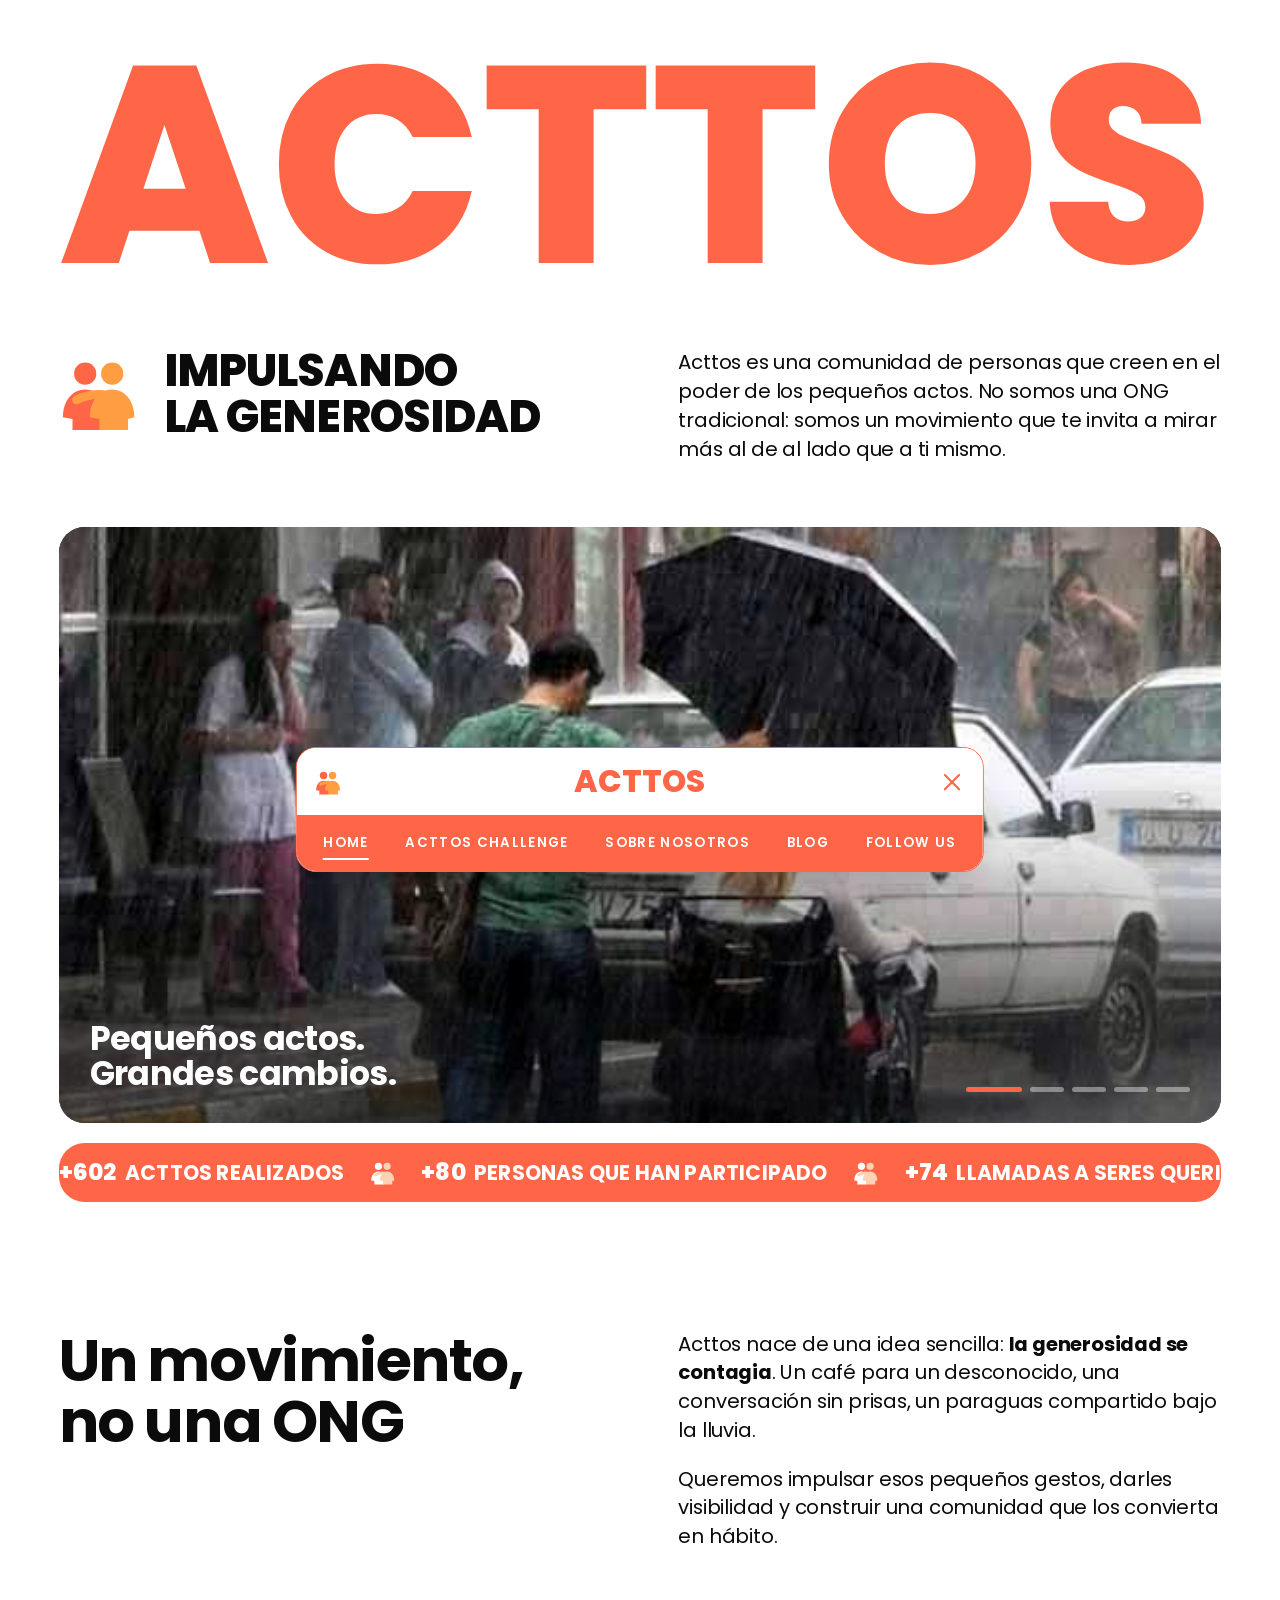
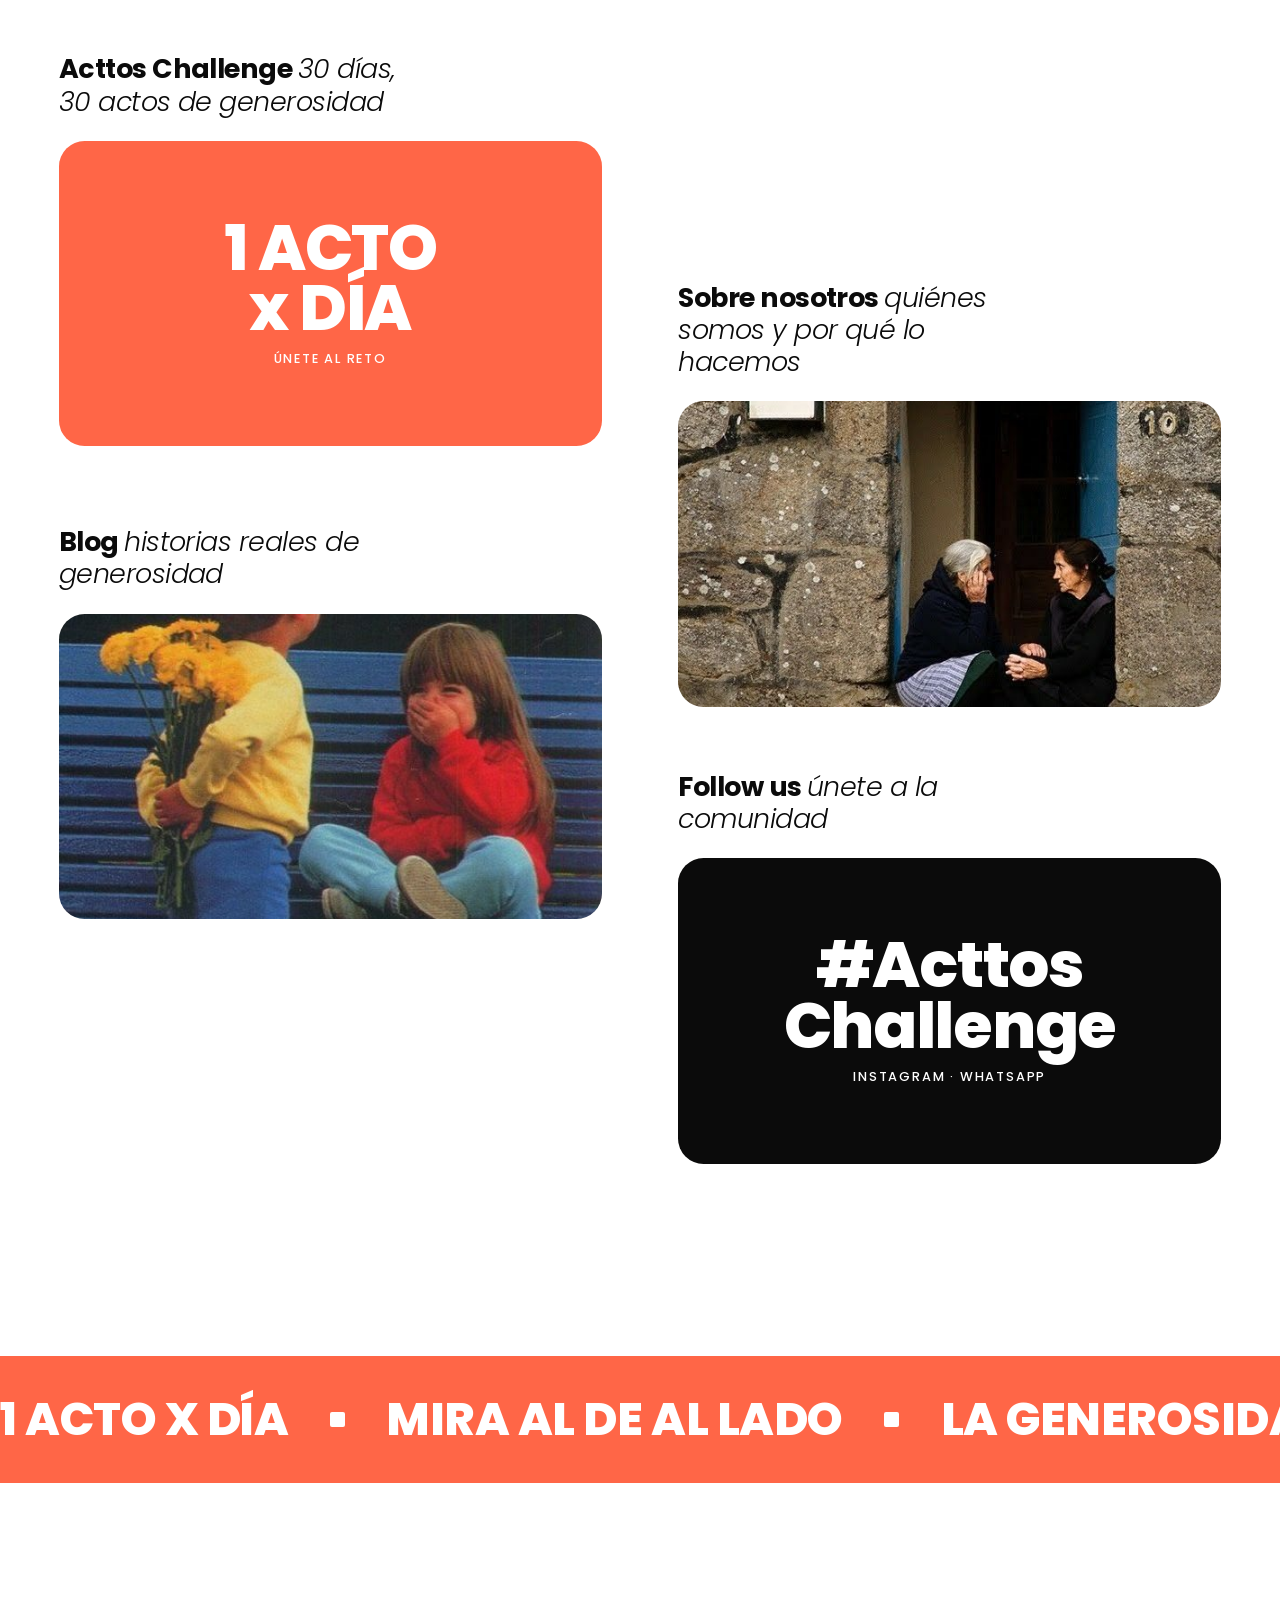
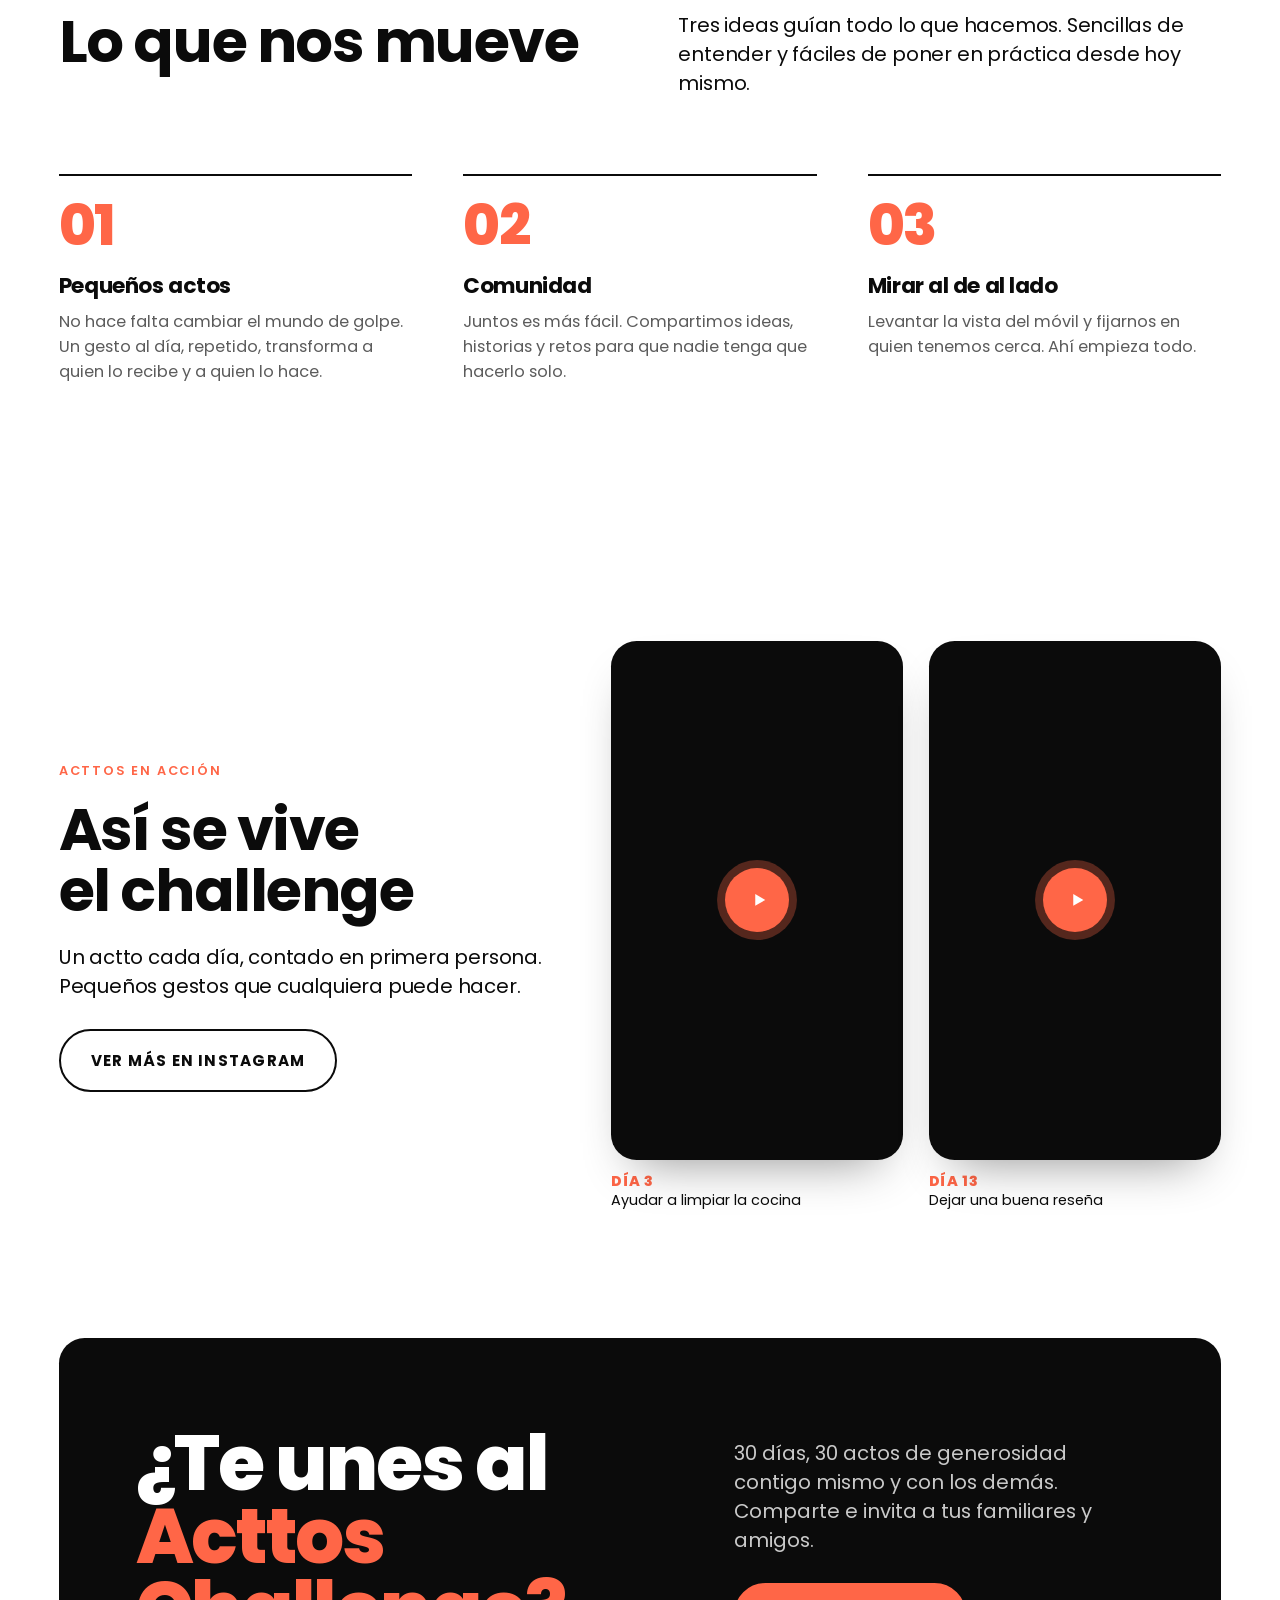
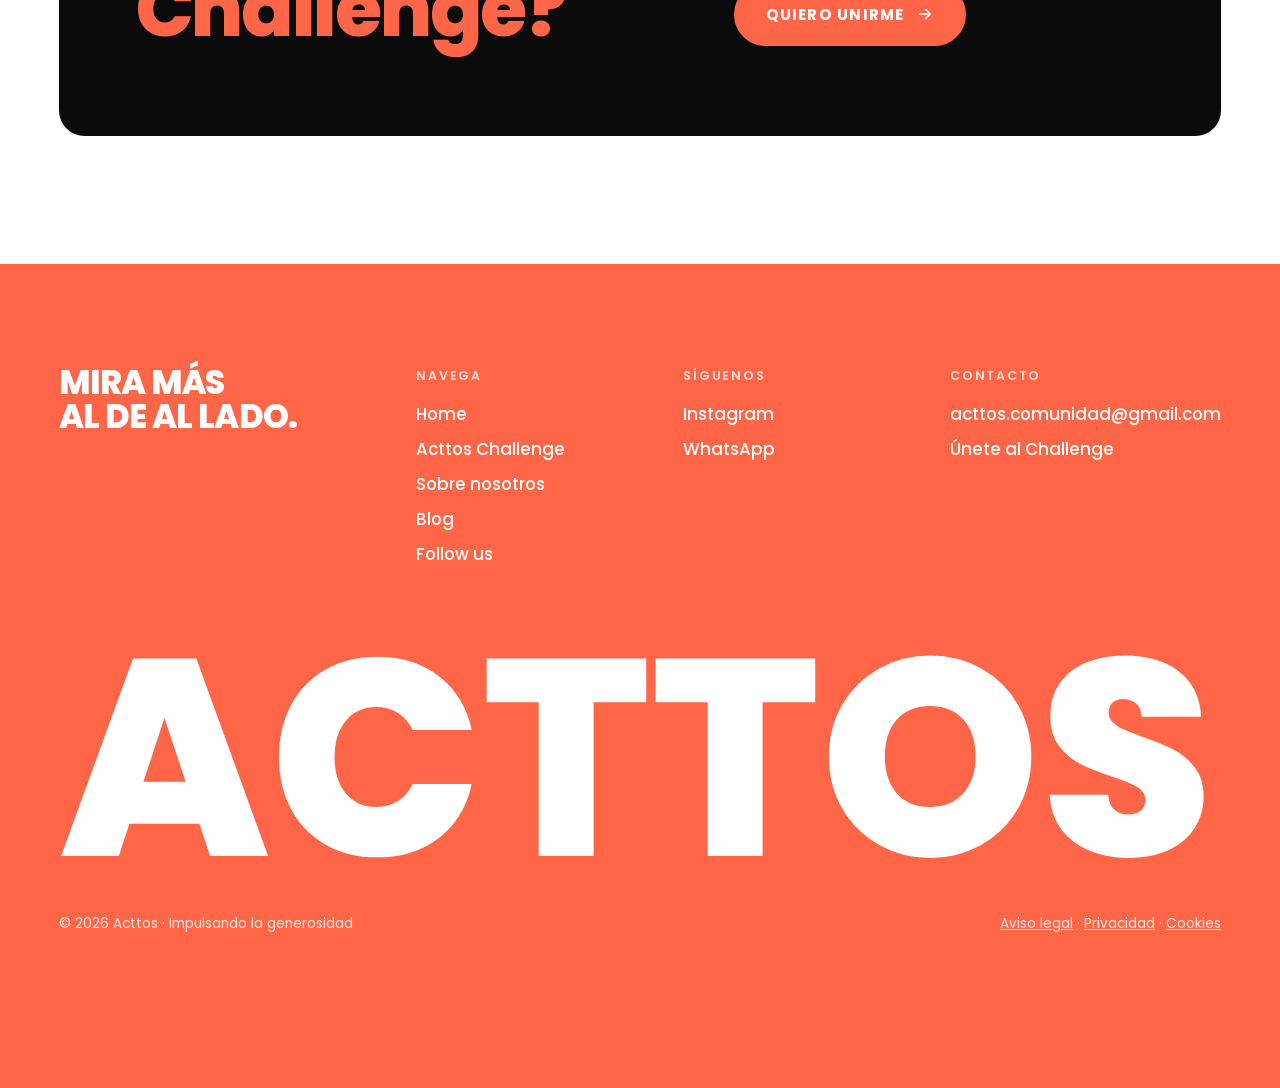
==== index.html @ d8f59a99 "Web de Acttos: primera publicación Home, Acttos Challenge (con formulario conectado a Google Sheets)" ====
<!DOCTYPE html>
<html lang="es" class="no-js">
<head>
<meta charset="utf-8">
<meta name="viewport" content="width=device-width, initial-scale=1">
<title>Acttos — Impulsando la generosidad</title>
<meta name="description" content="Acttos es una comunidad y un movimiento que impulsa pequeños actos de generosidad. Únete al Acttos Challenge: 30 días, 30 actos.">
<meta property="og:title" content="Acttos — Impulsando la generosidad">
<meta property="og:description" content="Acttos es una comunidad y un movimiento que impulsa pequeños actos de generosidad. Únete al Acttos Challenge: 30 días, 30 actos.">
<meta property="og:image" content="assets/img/foto-paraguas.jpg">
<meta name="theme-color" content="#ff6647">
<link rel="icon" href="assets/img/icono.svg" type="image/svg+xml">
<link rel="preconnect" href="https://fonts.googleapis.com">
<link rel="preconnect" href="https://fonts.gstatic.com" crossorigin>
<link href="https://fonts.googleapis.com/css2?family=Poppins:ital,wght@0,300;0,400;0,500;0,600;0,700;0,800;1,300;1,400&display=swap" rel="stylesheet">
<link rel="stylesheet" href="css/styles.css">
</head>
<body>
<a class="skip-link" href="#main">Saltar al contenido</a>
<header class="wrap">
  <h1 class="wordmark"><span class="sr-only">Acttos — </span><span class="wordmark__inner" aria-hidden="true">ACTTOS</span></h1>
  <div class="split hero__intro">
    <div class="tagline">
      <span class="tagline__icon"><svg class="duo" viewBox="0 0 100 92" aria-hidden="true"><path class="duo__a" d="M5 76C5 55 17 41 33 41s28 14 28 35l-8 2v14H17V78z"/><circle class="duo__a" cx="33" cy="21" r="14"/><path class="duo__b" d="M39 76c0-21 12-35 28-35s28 14 28 35l-8 2v14H51V78z"/><circle class="duo__b" cx="67" cy="21" r="14"/><path class="duo__arm" d="M70 52C58 45 40 45 22 54"/></svg></span>
      <p class="tagline__text">Impulsando<br>la generosidad</p>
    </div>
    <p class="lead split__right">Acttos es una comunidad de personas que creen en el poder de los pequeños actos. No somos una ONG tradicional: somos un movimiento que te invita a mirar más al de al lado que a ti mismo.</p>
  </div>
</header>

<main id="main">
  <section class="wrap" aria-label="Galería">
    <div class="media slides reveal">
      <img class="slide is-active" src="assets/img/foto-paraguas.jpg" alt="Un hombre protege de la lluvia con su paraguas a una mujer en silla de ruedas" style="object-position:50% 40%">
      <img class="slide" src="assets/img/foto-escuchar.jpg" alt="Un joven escucha con atención a un hombre mayor sentado en un escalón" style="object-position:50% 38%" loading="lazy">
      <img class="slide" src="assets/img/foto-montana.jpg" alt="Silueta de una persona que tiende la mano a otra para ayudarla a subir una montaña al atardecer" style="object-position:50% 45%" loading="lazy">
      <img class="slide" src="assets/img/foto-flores.jpg" alt="Un hombre mayor regala un ramo de flores a una mujer en la calle" style="object-position:50% 45%" loading="lazy">
      <img class="slide" src="assets/img/foto-cena.jpg" alt="Un grupo de amigos conversa alrededor de una mesa durante una cena" style="object-position:50% 60%" loading="lazy">
      <div class="media__shade"></div>
      <div class="media__caption">
        <p>Pequeños actos. Grandes cambios.</p>
        <div class="dots" role="group" aria-label="Elegir imagen">
          <button type="button" aria-label="Imagen 1" aria-current="true"></button>
          <button type="button" aria-label="Imagen 2"></button>
          <button type="button" aria-label="Imagen 3"></button>
          <button type="button" aria-label="Imagen 4"></button>
          <button type="button" aria-label="Imagen 5"></button>
        </div>
      </div>
    </div>
  </section>

  <section class="wrap stats-section">
<div class="ticker ticker--card reveal" data-stats>
  <p class="sr-only">Más de 602 acttos realizados, más de 80 personas que han participado y más de 74 llamadas a seres queridos.</p>
  <div class="ticker__track" aria-hidden="true">
    <div class="ticker__group">
      <span class="ticker__item" data-stat="acttos"><b class="stat__value">+602</b> Acttos realizados</span><span class="ticker__sep" aria-hidden="true"><svg class="duo" viewBox="0 0 100 92" aria-hidden="true"><path class="duo__a" d="M5 76C5 55 17 41 33 41s28 14 28 35l-8 2v14H17V78z"/><circle class="duo__a" cx="33" cy="21" r="14"/><path class="duo__b" d="M39 76c0-21 12-35 28-35s28 14 28 35l-8 2v14H51V78z"/><circle class="duo__b" cx="67" cy="21" r="14"/><path class="duo__arm" d="M70 52C58 45 40 45 22 54"/></svg></span>
      <span class="ticker__item" data-stat="personas"><b class="stat__value">+80</b> Personas que han participado</span><span class="ticker__sep" aria-hidden="true"><svg class="duo" viewBox="0 0 100 92" aria-hidden="true"><path class="duo__a" d="M5 76C5 55 17 41 33 41s28 14 28 35l-8 2v14H17V78z"/><circle class="duo__a" cx="33" cy="21" r="14"/><path class="duo__b" d="M39 76c0-21 12-35 28-35s28 14 28 35l-8 2v14H51V78z"/><circle class="duo__b" cx="67" cy="21" r="14"/><path class="duo__arm" d="M70 52C58 45 40 45 22 54"/></svg></span>
      <span class="ticker__item" data-stat="llamadas"><b class="stat__value">+74</b> Llamadas a seres queridos</span><span class="ticker__sep" aria-hidden="true"><svg class="duo" viewBox="0 0 100 92" aria-hidden="true"><path class="duo__a" d="M5 76C5 55 17 41 33 41s28 14 28 35l-8 2v14H17V78z"/><circle class="duo__a" cx="33" cy="21" r="14"/><path class="duo__b" d="M39 76c0-21 12-35 28-35s28 14 28 35l-8 2v14H51V78z"/><circle class="duo__b" cx="67" cy="21" r="14"/><path class="duo__arm" d="M70 52C58 45 40 45 22 54"/></svg></span>
      <span class="ticker__item" data-stat="acttos"><b class="stat__value">+602</b> Acttos realizados</span><span class="ticker__sep" aria-hidden="true"><svg class="duo" viewBox="0 0 100 92" aria-hidden="true"><path class="duo__a" d="M5 76C5 55 17 41 33 41s28 14 28 35l-8 2v14H17V78z"/><circle class="duo__a" cx="33" cy="21" r="14"/><path class="duo__b" d="M39 76c0-21 12-35 28-35s28 14 28 35l-8 2v14H51V78z"/><circle class="duo__b" cx="67" cy="21" r="14"/><path class="duo__arm" d="M70 52C58 45 40 45 22 54"/></svg></span>
      <span class="ticker__item" data-stat="personas"><b class="stat__value">+80</b> Personas que han participado</span><span class="ticker__sep" aria-hidden="true"><svg class="duo" viewBox="0 0 100 92" aria-hidden="true"><path class="duo__a" d="M5 76C5 55 17 41 33 41s28 14 28 35l-8 2v14H17V78z"/><circle class="duo__a" cx="33" cy="21" r="14"/><path class="duo__b" d="M39 76c0-21 12-35 28-35s28 14 28 35l-8 2v14H51V78z"/><circle class="duo__b" cx="67" cy="21" r="14"/><path class="duo__arm" d="M70 52C58 45 40 45 22 54"/></svg></span>
      <span class="ticker__item" data-stat="llamadas"><b class="stat__value">+74</b> Llamadas a seres queridos</span><span class="ticker__sep" aria-hidden="true"><svg class="duo" viewBox="0 0 100 92" aria-hidden="true"><path class="duo__a" d="M5 76C5 55 17 41 33 41s28 14 28 35l-8 2v14H17V78z"/><circle class="duo__a" cx="33" cy="21" r="14"/><path class="duo__b" d="M39 76c0-21 12-35 28-35s28 14 28 35l-8 2v14H51V78z"/><circle class="duo__b" cx="67" cy="21" r="14"/><path class="duo__arm" d="M70 52C58 45 40 45 22 54"/></svg></span>
    </div>
    <div class="ticker__group">
      <span class="ticker__item" data-stat="acttos"><b class="stat__value">+602</b> Acttos realizados</span><span class="ticker__sep" aria-hidden="true"><svg class="duo" viewBox="0 0 100 92" aria-hidden="true"><path class="duo__a" d="M5 76C5 55 17 41 33 41s28 14 28 35l-8 2v14H17V78z"/><circle class="duo__a" cx="33" cy="21" r="14"/><path class="duo__b" d="M39 76c0-21 12-35 28-35s28 14 28 35l-8 2v14H51V78z"/><circle class="duo__b" cx="67" cy="21" r="14"/><path class="duo__arm" d="M70 52C58 45 40 45 22 54"/></svg></span>
      <span class="ticker__item" data-stat="personas"><b class="stat__value">+80</b> Personas que han participado</span><span class="ticker__sep" aria-hidden="true"><svg class="duo" viewBox="0 0 100 92" aria-hidden="true"><path class="duo__a" d="M5 76C5 55 17 41 33 41s28 14 28 35l-8 2v14H17V78z"/><circle class="duo__a" cx="33" cy="21" r="14"/><path class="duo__b" d="M39 76c0-21 12-35 28-35s28 14 28 35l-8 2v14H51V78z"/><circle class="duo__b" cx="67" cy="21" r="14"/><path class="duo__arm" d="M70 52C58 45 40 45 22 54"/></svg></span>
      <span class="ticker__item" data-stat="llamadas"><b class="stat__value">+74</b> Llamadas a seres queridos</span><span class="ticker__sep" aria-hidden="true"><svg class="duo" viewBox="0 0 100 92" aria-hidden="true"><path class="duo__a" d="M5 76C5 55 17 41 33 41s28 14 28 35l-8 2v14H17V78z"/><circle class="duo__a" cx="33" cy="21" r="14"/><path class="duo__b" d="M39 76c0-21 12-35 28-35s28 14 28 35l-8 2v14H51V78z"/><circle class="duo__b" cx="67" cy="21" r="14"/><path class="duo__arm" d="M70 52C58 45 40 45 22 54"/></svg></span>
      <span class="ticker__item" data-stat="acttos"><b class="stat__value">+602</b> Acttos realizados</span><span class="ticker__sep" aria-hidden="true"><svg class="duo" viewBox="0 0 100 92" aria-hidden="true"><path class="duo__a" d="M5 76C5 55 17 41 33 41s28 14 28 35l-8 2v14H17V78z"/><circle class="duo__a" cx="33" cy="21" r="14"/><path class="duo__b" d="M39 76c0-21 12-35 28-35s28 14 28 35l-8 2v14H51V78z"/><circle class="duo__b" cx="67" cy="21" r="14"/><path class="duo__arm" d="M70 52C58 45 40 45 22 54"/></svg></span>
      <span class="ticker__item" data-stat="personas"><b class="stat__value">+80</b> Personas que han participado</span><span class="ticker__sep" aria-hidden="true"><svg class="duo" viewBox="0 0 100 92" aria-hidden="true"><path class="duo__a" d="M5 76C5 55 17 41 33 41s28 14 28 35l-8 2v14H17V78z"/><circle class="duo__a" cx="33" cy="21" r="14"/><path class="duo__b" d="M39 76c0-21 12-35 28-35s28 14 28 35l-8 2v14H51V78z"/><circle class="duo__b" cx="67" cy="21" r="14"/><path class="duo__arm" d="M70 52C58 45 40 45 22 54"/></svg></span>
      <span class="ticker__item" data-stat="llamadas"><b class="stat__value">+74</b> Llamadas a seres queridos</span><span class="ticker__sep" aria-hidden="true"><svg class="duo" viewBox="0 0 100 92" aria-hidden="true"><path class="duo__a" d="M5 76C5 55 17 41 33 41s28 14 28 35l-8 2v14H17V78z"/><circle class="duo__a" cx="33" cy="21" r="14"/><path class="duo__b" d="M39 76c0-21 12-35 28-35s28 14 28 35l-8 2v14H51V78z"/><circle class="duo__b" cx="67" cy="21" r="14"/><path class="duo__arm" d="M70 52C58 45 40 45 22 54"/></svg></span>
    </div>
  </div>
</div>
  </section>

  <section class="section">
    <div class="wrap">
      <div class="split reveal">
        <h2 class="h2">Un movimiento,<br>no una ONG</h2>
        <div class="split__right">
          <p class="lead">Acttos nace de una idea sencilla: <strong>la generosidad se contagia</strong>. Un café para un desconocido, una conversación sin prisas, un paraguas compartido bajo la lluvia.</p>
          <p class="lead">Queremos impulsar esos pequeños gestos, darles visibilidad y construir una comunidad que los convierta en hábito.</p>
        </div>
      </div>

      <div class="stagger">
        <a class="card reveal" href="acttos-challenge.html">
          <h3 class="card__title">Acttos Challenge <em>30 días, 30 actos de generosidad</em></h3>
          <div class="card__media">
            <div class="panel panel--coral"><span class="panel__big">1 ACTO<br>x DÍA</span><span class="panel__small">Únete al reto</span></div>
            <span class="card__arrow"><svg viewBox="0 0 24 24" fill="none" stroke="currentColor" stroke-width="2.2" stroke-linecap="round" stroke-linejoin="round" aria-hidden="true"><path d="M5 12h14M13 6l6 6-6 6"/></svg></span>
          </div>
        </a>
        <a class="card reveal" href="sobre-nosotros.html">
          <h3 class="card__title">Sobre nosotros <em>quiénes somos y por qué lo hacemos</em></h3>
          <div class="card__media">
            <img src="assets/img/foto-vecinas.jpg" alt="" loading="lazy" style="object-position:50% 72%">
            <span class="card__arrow"><svg viewBox="0 0 24 24" fill="none" stroke="currentColor" stroke-width="2.2" stroke-linecap="round" stroke-linejoin="round" aria-hidden="true"><path d="M5 12h14M13 6l6 6-6 6"/></svg></span>
          </div>
        </a>
        <a class="card reveal" href="blog.html">
          <h3 class="card__title">Blog <em>historias reales de generosidad</em></h3>
          <div class="card__media">
            <img src="assets/img/foto-ninos-flores.jpg" alt="" loading="lazy" style="object-position:50% 45%">
            <span class="card__arrow"><svg viewBox="0 0 24 24" fill="none" stroke="currentColor" stroke-width="2.2" stroke-linecap="round" stroke-linejoin="round" aria-hidden="true"><path d="M5 12h14M13 6l6 6-6 6"/></svg></span>
          </div>
        </a>
        <a class="card reveal" href="follow-us.html">
          <h3 class="card__title">Follow us <em>únete a la comunidad</em></h3>
          <div class="card__media">
            <div class="panel panel--ink"><span class="panel__big">#Acttos<br>Challenge</span><span class="panel__small">Instagram · WhatsApp</span></div>
            <span class="card__arrow"><svg viewBox="0 0 24 24" fill="none" stroke="currentColor" stroke-width="2.2" stroke-linecap="round" stroke-linejoin="round" aria-hidden="true"><path d="M5 12h14M13 6l6 6-6 6"/></svg></span>
          </div>
        </a>
      </div>
    </div>
  </section>

  <div class="marquee" aria-hidden="true">
    <div class="marquee__track">
      <div class="marquee__group">
        <span class="marquee__item">1 acto x día</span><span class="marquee__item">Mira al de al lado</span><span class="marquee__item">La generosidad se contagia</span><span class="marquee__item">30 días · 30 actos</span>
      </div>
      <div class="marquee__group">
        <span class="marquee__item">1 acto x día</span><span class="marquee__item">Mira al de al lado</span><span class="marquee__item">La generosidad se contagia</span><span class="marquee__item">30 días · 30 actos</span>
      </div>
    </div>
  </div>

  <section class="section">
    <div class="wrap">
      <div class="split reveal">
        <h2 class="h2">Lo que nos mueve</h2>
        <p class="lead split__right">Tres ideas guían todo lo que hacemos. Sencillas de entender y fáciles de poner en práctica desde hoy mismo.</p>
      </div>
      <div class="pillars">
        <article class="pillar reveal">
          <span class="pillar__num">01</span>
          <h3>Pequeños actos</h3>
          <p>No hace falta cambiar el mundo de golpe. Un gesto al día, repetido, transforma a quien lo recibe y a quien lo hace.</p>
        </article>
        <article class="pillar reveal">
          <span class="pillar__num">02</span>
          <h3>Comunidad</h3>
          <p>Juntos es más fácil. Compartimos ideas, historias y retos para que nadie tenga que hacerlo solo.</p>
        </article>
        <article class="pillar reveal">
          <span class="pillar__num">03</span>
          <h3>Mirar al de al lado</h3>
          <p>Levantar la vista del móvil y fijarnos en quien tenemos cerca. Ahí empieza todo.</p>
        </article>
      </div>
    </div>
  </section>

  <section class="section">
    <div class="wrap reels-section">
      <div class="reveal">
        <span class="eyebrow">Acttos en acción</span>
        <h2 class="h2">Así se vive<br>el challenge</h2>
        <p class="lead" style="margin-top:22px">Un actto cada día, contado en primera persona. Pequeños gestos que cualquiera puede hacer.</p>
        <a class="btn btn--ghost" style="margin-top:28px" href="https://www.instagram.com/actt0s/" target="_blank" rel="noopener">Ver más en Instagram</a>
      </div>
      <div class="reels">
        <figure class="reel reveal">
          <div class="reel__frame">
            <video src="assets/video/video-a.mp4#t=6" preload="metadata" playsinline aria-label="Día 3: Ayudar a limpiar la cocina"></video>
            <button class="reel__play" type="button" aria-label="Reproducir vídeo: Día 3, Ayudar a limpiar la cocina"><svg viewBox="0 0 24 24" aria-hidden="true"><path d="M8 5.5v13l11-6.5z" fill="currentColor"/></svg></button>
          </div>
          <figcaption><strong>Día 3</strong> Ayudar a limpiar la cocina</figcaption>
        </figure>
        <figure class="reel reveal">
          <div class="reel__frame">
            <video src="assets/video/video-c.mp4#t=2" preload="metadata" playsinline aria-label="Día 13: Dejar una buena reseña"></video>
            <button class="reel__play" type="button" aria-label="Reproducir vídeo: Día 13, Dejar una buena reseña"><svg viewBox="0 0 24 24" aria-hidden="true"><path d="M8 5.5v13l11-6.5z" fill="currentColor"/></svg></button>
          </div>
          <figcaption><strong>Día 13</strong> Dejar una buena reseña</figcaption>
        </figure>
      </div>
    </div>
  </section>

  <section class="wrap">
    <div class="cta reveal">
      <h2 class="cta__title">¿Te unes al<br><span>Acttos Challenge?</span></h2>
      <div>
        <p>30 días, 30 actos de generosidad contigo mismo y con los demás. Comparte e invita a tus familiares y amigos.</p>
        <a class="btn btn--coral" href="acttos-challenge.html#unete">Quiero unirme <svg viewBox="0 0 24 24" fill="none" stroke="currentColor" stroke-width="2.2" stroke-linecap="round" stroke-linejoin="round" aria-hidden="true"><path d="M5 12h14M13 6l6 6-6 6"/></svg></a>
      </div>
    </div>
  </section>
</main>
<nav class="pill" aria-label="Navegación principal">
  <div class="pill__top">
    <span class="pill__icon"><svg class="duo" viewBox="0 0 100 92" aria-hidden="true"><path class="duo__a" d="M5 76C5 55 17 41 33 41s28 14 28 35l-8 2v14H17V78z"/><circle class="duo__a" cx="33" cy="21" r="14"/><path class="duo__b" d="M39 76c0-21 12-35 28-35s28 14 28 35l-8 2v14H51V78z"/><circle class="duo__b" cx="67" cy="21" r="14"/><path class="duo__arm" d="M70 52C58 45 40 45 22 54"/></svg></span>
    <a class="pill__word" href="index.html">ACTTOS</a>
    <button class="pill__toggle" type="button" aria-expanded="true" aria-controls="pill-links" aria-label="Cerrar menú">
      <svg viewBox="0 0 24 24" fill="none" stroke="currentColor" stroke-width="2" stroke-linecap="round" aria-hidden="true"><path d="M5 5l14 14M19 5L5 19"/></svg>
    </button>
  </div>
  <ul class="pill__links" id="pill-links">
    <li><a href="index.html" aria-current="page">Home</a></li>
    <li><a href="acttos-challenge.html">Acttos Challenge</a></li>
    <li><a href="sobre-nosotros.html">Sobre nosotros</a></li>
    <li><a href="blog.html">Blog</a></li>
    <li><a href="follow-us.html">Follow us</a></li>
  </ul>
</nav>
<footer class="footer">
  <div class="wrap">
    <div class="footer__grid">
      <p class="footer__claim">Mira más<br>al de al lado.</p>
      <div>
        <h4>Navega</h4>
        <ul>
          <li><a href="index.html">Home</a></li>
          <li><a href="acttos-challenge.html">Acttos Challenge</a></li>
          <li><a href="sobre-nosotros.html">Sobre nosotros</a></li>
          <li><a href="blog.html">Blog</a></li>
          <li><a href="follow-us.html">Follow us</a></li>
        </ul>
      </div>
      <div>
        <h4>Síguenos</h4>
        <ul>
          <li><a href="https://www.instagram.com/actt0s/" target="_blank" rel="noopener">Instagram</a></li>
          <li><a href="https://chat.whatsapp.com/G6Ta26hi5Rr66h0qzctijn" target="_blank" rel="noopener">WhatsApp</a></li>
        </ul>
      </div>
      <div>
        <h4>Contacto</h4>
        <ul>
          <li><a href="mailto:acttos.comunidad@gmail.com">acttos.comunidad@gmail.com</a></li>
          <li><a href="acttos-challenge.html#unete">Únete al Challenge</a></li>
        </ul>
      </div>
    </div>
    <p class="wordmark" aria-hidden="true"><span class="wordmark__inner">ACTTOS</span></p>
    <div class="footer__legal">
      <span>© <span data-year>2026</span> Acttos · Impulsando la generosidad</span>
      <span><a href="#">Aviso legal</a> · <a href="#">Privacidad</a> · <a href="#">Cookies</a></span>
    </div>
  </div>
</footer>
<script src="js/main.js"></script>
</body>
</html>
---- css/styles.css ----
/* ==========================================================================
   ACTTOS — estilos globales
   Plantilla inspirada en remedyeditorial.com · Tipografía: Poppins
   ========================================================================== */

:root {
  --coral: #ff6647;
  --coral-dark: #e84f31;
  --coral-soft: #fff0ec;
  --ink: #0b0b0b;
  --ink-2: #2a2a2a;
  --muted: #5c5c5c;
  --paper: #ffffff;
  --sand: #f6f3ef;
  --line: #e7e2dc;

  --gutter: clamp(16px, 4.6vw, 88px);
  --maxw: 1720px;
  --radius: clamp(16px, 2vw, 28px);
  --ease: cubic-bezier(0.22, 1, 0.36, 1);

  --fs-lead: clamp(1.1rem, 1.55vw, 1.6rem);
  --fs-h2: clamp(2.2rem, 4.6vw, 4.25rem);
  --fs-h3: clamp(1.35rem, 2.1vw, 2.1rem);
}

*,
*::before,
*::after { box-sizing: border-box; }

html { -webkit-text-size-adjust: 100%; scroll-behavior: smooth; }

body {
  margin: 0;
  background: var(--paper);
  color: var(--ink);
  font-family: "Poppins", system-ui, -apple-system, "Segoe UI", sans-serif;
  font-size: 1rem;
  line-height: 1.55;
  -webkit-font-smoothing: antialiased;
  overflow-x: hidden;
}

img { display: block; max-width: 100%; height: auto; }
a { color: inherit; }
h1, h2, h3, h4, p { margin: 0; }
button, input, select, textarea { font: inherit; color: inherit; }

::selection { background: var(--coral); color: #fff; }

:focus-visible { outline: 3px solid var(--coral); outline-offset: 3px; border-radius: 4px; }

.sr-only {
  position: absolute; width: 1px; height: 1px; padding: 0; margin: -1px;
  overflow: hidden; clip: rect(0 0 0 0); white-space: nowrap; border: 0;
}

.skip-link {
  position: absolute; left: 16px; top: -60px; z-index: 100;
  background: var(--ink); color: #fff; padding: 10px 16px; border-radius: 8px;
  text-decoration: none; font-weight: 600;
}
.skip-link:focus { top: 16px; }

.wrap {
  width: 100%;
  max-width: calc(var(--maxw) + var(--gutter) * 2);
  margin-inline: auto;
  padding-inline: var(--gutter);
}

.section { padding-block: clamp(72px, 10vw, 160px); }
.section--tight { padding-block: clamp(48px, 6vw, 96px); }
.section--sand { background: var(--sand); }

.eyebrow {
  display: inline-block;
  font-size: 0.8rem;
  font-weight: 600;
  letter-spacing: 0.14em;
  text-transform: uppercase;
  color: var(--coral);
  margin-bottom: 1.1rem;
}

.h2 {
  font-size: var(--fs-h2);
  font-weight: 700;
  line-height: 1.04;
  letter-spacing: -0.025em;
}

.lead {
  font-size: var(--fs-lead);
  font-weight: 400;
  line-height: 1.45;
  letter-spacing: -0.01em;
}
.lead + .lead { margin-top: 1em; }
.lead strong { font-weight: 700; }
.muted { color: var(--muted); }

/* Dos columnas: título a la izquierda, texto a la derecha (patrón Remedy) */
.split {
  display: grid;
  grid-template-columns: 1fr 1fr;
  gap: clamp(28px, 6vw, 120px);
  align-items: start;
}
.split > .split__right { max-width: 40rem; }

/* ==========================================================================
   Wordmark gigante (ACTTOS / títulos de página)
   ========================================================================== */

.wordmark {
  color: var(--coral);
  font-weight: 800;
  line-height: 0.82;
  margin: 0;
  padding-top: clamp(28px, 4vw, 72px);
  white-space: nowrap;
  overflow: hidden;
}
.wordmark__inner {
  display: inline-block;
  font-size: 15vw; /* se ajusta con JS al ancho exacto del contenedor */
  letter-spacing: var(--track, 0em);
  margin-right: calc(var(--track, 0em) * -1);
  padding-bottom: 0.04em;
}

.hero__intro {
  margin-top: clamp(36px, 4.4vw, 80px);
  padding-bottom: clamp(40px, 5vw, 88px);
}

.tagline {
  display: flex;
  align-items: center;
  gap: clamp(16px, 2vw, 36px);
}
.tagline__icon { flex: none; width: clamp(64px, 6.2vw, 112px); color: var(--ink); }
.tagline__text {
  font-size: clamp(1.75rem, 3.5vw, 3.6rem);
  font-weight: 800;
  line-height: 1.02;
  letter-spacing: -0.02em;
  text-transform: uppercase;
}
.tagline__text--sentence { text-transform: none; font-weight: 700; letter-spacing: -0.03em; }

/* ==========================================================================
   Bloque de medios / slideshow
   ========================================================================== */

.media {
  position: relative;
  border-radius: var(--radius);
  overflow: hidden;
  background: var(--ink);
  aspect-ratio: 16 / 8.2;
  isolation: isolate;
}
.media img {
  position: absolute; inset: 0;
  width: 100%; height: 100%;
  object-fit: cover;
}
.media--single { aspect-ratio: 16 / 7.5; }

.slides .slide {
  opacity: 0;
  transform: scale(1.06);
  transition: opacity 1.2s var(--ease), transform 7s linear;
}
.slides .slide.is-active { opacity: 1; transform: scale(1); }

.media__shade {
  position: absolute; inset: 0; z-index: 1; pointer-events: none;
  background: linear-gradient(180deg, rgba(0,0,0,0) 45%, rgba(0,0,0,0.55) 100%);
}
.media__caption {
  position: absolute; z-index: 2;
  left: clamp(16px, 2.4vw, 40px); bottom: clamp(16px, 2.4vw, 40px);
  right: clamp(16px, 2.4vw, 40px);
  display: flex; align-items: end; justify-content: space-between; gap: 16px;
  color: #fff;
}
.media__caption p {
  font-size: clamp(1.2rem, 2.6vw, 2.6rem);
  font-weight: 700; line-height: 1.05; letter-spacing: -0.02em;
  max-width: 16ch;
}
.dots { display: flex; gap: 8px; }
.dots button {
  width: 34px; height: 5px; padding: 0; border: 0; border-radius: 99px;
  background: rgba(255,255,255,0.4); cursor: pointer;
  transition: background 0.3s, width 0.3s var(--ease);
}
.dots button[aria-current="true"] { background: var(--coral); width: 56px; }

/* ==========================================================================
   Tarjetas escalonadas (patrón "Featured work")
   ========================================================================== */

.stagger {
  display: grid;
  grid-template-columns: 1fr 1fr;
  column-gap: clamp(28px, 6vw, 120px);
  margin-top: clamp(56px, 8vw, 140px);
}
.stagger > :nth-child(odd)  { grid-column: 1; }
.stagger > :nth-child(even) { grid-column: 2; }
.stagger > :nth-child(1) { grid-row: 1 / span 2; }
.stagger > :nth-child(2) { grid-row: 2 / span 2; }
.stagger > :nth-child(3) { grid-row: 3 / span 2; }
.stagger > :nth-child(4) { grid-row: 4 / span 2; }
.stagger > :nth-child(5) { grid-row: 5 / span 2; }
.stagger > :nth-child(6) { grid-row: 6 / span 2; }

.card {
  display: block;
  text-decoration: none;
  padding-bottom: clamp(40px, 5vw, 80px);
}
.card__title {
  font-size: var(--fs-h3);
  font-weight: 700;
  line-height: 1.2;
  letter-spacing: -0.02em;
  margin-bottom: clamp(16px, 1.8vw, 28px);
  max-width: 22ch;
}
.card__title em { font-weight: 300; font-style: italic; }
.card__media {
  position: relative;
  border-radius: var(--radius);
  overflow: hidden;
  aspect-ratio: 16 / 9;
  background: var(--sand);
}
.card__media img {
  width: 100%; height: 100%; object-fit: cover;
  transition: transform 0.9s var(--ease);
}
.card:hover .card__media img { transform: scale(1.05); }
.card__arrow {
  position: absolute; right: 16px; bottom: 16px; z-index: 2;
  width: 52px; height: 52px; border-radius: 50%;
  display: grid; place-items: center;
  background: #fff; color: var(--ink);
  transform: scale(0.6); opacity: 0;
  transition: transform 0.45s var(--ease), opacity 0.3s;
}
.card:hover .card__arrow, .card:focus-visible .card__arrow { transform: scale(1); opacity: 1; }
.card__arrow svg { width: 20px; height: 20px; }

/* Paneles tipográficos dentro de las tarjetas */
.panel {
  position: absolute; inset: 0;
  display: flex; flex-direction: column; justify-content: center; align-items: center;
  text-align: center; padding: 24px;
  transition: transform 0.9s var(--ease);
}
.card:hover .panel { transform: scale(1.04); }
.panel--coral { background: var(--coral); color: #fff; }
.panel--ink { background: var(--ink); color: #fff; }
.panel__big {
  font-size: clamp(2rem, 5vw, 4.6rem); font-weight: 800; line-height: 0.95; letter-spacing: -0.02em;
}
.panel__small { margin-top: 0.8em; font-size: clamp(0.8rem, 1vw, 1rem); font-weight: 500; letter-spacing: 0.14em; text-transform: uppercase; }

/* ==========================================================================
   Marquee
   ========================================================================== */

.marquee {
  background: var(--coral);
  color: #fff;
  overflow: hidden;
  padding-block: clamp(18px, 2.2vw, 34px);
}
.marquee__track {
  display: flex; width: max-content;
  animation: marquee 38s linear infinite;
}
.marquee__group { display: flex; flex: none; }
.marquee__item {
  font-size: clamp(1.6rem, 3.6vw, 3.6rem);
  font-weight: 800; text-transform: uppercase; letter-spacing: -0.01em;
  white-space: nowrap; padding-right: 0.9em;
  display: flex; align-items: center; gap: 0.9em;
}
.marquee__item::after { content: ""; width: 0.32em; height: 0.32em; background: #fff; border-radius: 2px; }
@keyframes marquee { to { transform: translateX(-50%); } }

/* ==========================================================================
   Pilares / pasos
   ========================================================================== */

.pillars {
  display: grid;
  grid-template-columns: repeat(3, 1fr);
  gap: clamp(28px, 4vw, 72px);
  margin-top: clamp(48px, 6vw, 96px);
}
.pillar { border-top: 2px solid var(--ink); padding-top: 22px; }
.pillar__num {
  display: block; color: var(--coral);
  font-size: clamp(2.6rem, 4.4vw, 4.4rem); font-weight: 800; line-height: 1; letter-spacing: -0.03em;
  margin-bottom: 18px;
}
.pillar h3 { font-size: clamp(1.25rem, 1.7vw, 1.7rem); font-weight: 700; letter-spacing: -0.02em; line-height: 1.2; margin-bottom: 10px; }
.pillar p { color: var(--muted); font-size: 1.02rem; }

/* ==========================================================================
   Botones
   ========================================================================== */

.btn {
  display: inline-flex; align-items: center; gap: 12px;
  padding: 18px 30px;
  border-radius: 99px; border: 2px solid var(--ink);
  background: var(--ink); color: #fff;
  font-weight: 700; font-size: 0.95rem; letter-spacing: 0.08em; text-transform: uppercase;
  text-decoration: none; cursor: pointer;
  transition: background 0.25s, border-color 0.25s, color 0.25s, transform 0.25s var(--ease);
}
.btn:hover { background: var(--coral); border-color: var(--coral); transform: translateY(-2px); }
.btn--coral { background: var(--coral); border-color: var(--coral); }
.btn--coral:hover { background: var(--ink); border-color: var(--ink); }
.btn--ghost { background: transparent; color: var(--ink); }
.btn--ghost:hover { color: #fff; }
.btn--light { background: #fff; color: var(--ink); border-color: #fff; }
.btn--light:hover { background: var(--ink); border-color: var(--ink); color: #fff; }
.btn svg { width: 18px; height: 18px; }

/* ==========================================================================
   CTA grande
   ========================================================================== */

.cta {
  border-radius: var(--radius);
  background: var(--ink);
  color: #fff;
  padding: clamp(40px, 7vw, 120px) clamp(24px, 6vw, 110px);
  display: grid;
  grid-template-columns: 1.3fr 1fr;
  gap: clamp(28px, 5vw, 80px);
  align-items: end;
  position: relative;
  overflow: hidden;
}
.cta__title {
  font-size: clamp(2.4rem, 6vw, 6rem);
  font-weight: 800; line-height: 0.95; letter-spacing: -0.03em;
}
.cta__title span { color: var(--coral); }
.cta p { color: rgba(255,255,255,0.78); font-size: var(--fs-lead); line-height: 1.45; margin-bottom: 28px; }

/* ==========================================================================
   Navegación flotante (píldora)
   ========================================================================== */

.pill {
  /* El tamaño de "ACTTOS" escala con la pantalla y el resto de la caja
     se calcula a partir de él, así las proporciones son siempre las mismas */
  --pill-word: clamp(1.6rem, 1vw + 1.15rem, 2.5rem);
  --pill-h: calc(var(--pill-word) * 2.15);
  --pill-side: calc(var(--pill-word) * 2);
  --pill-icon: calc(var(--pill-word) * 0.85);
  --pill-w-closed: calc(var(--pill-word) * 10);
  --pill-w: clamp(320px, 28vw + 330px, 880px);
  --pill-link: clamp(0.7rem, 0.35vw + 0.55rem, 1.02rem);
  --pill-link-pad: clamp(12px, 0.9vw + 6px, 24px);
  position: fixed;
  left: 50%; bottom: clamp(12px, 2.2vw, 32px);
  transform: translateX(-50%);
  z-index: 50;
  width: min(var(--pill-w), calc(100vw - 24px));
  border-radius: clamp(16px, 0.8vw + 10px, 28px);
  border: 1.5px solid var(--coral);
  background: #fff;
  box-shadow: 0 18px 50px -18px rgba(0,0,0,0.35);
  overflow: hidden;
  transition: width 0.5s var(--ease);
}
.pill__top {
  display: grid;
  grid-template-columns: var(--pill-side) 1fr var(--pill-side);
  align-items: center;
  height: var(--pill-h);
  background: #fff;
}
.pill__icon { display: grid; place-items: center; height: 100%; color: var(--coral); }
.pill__icon svg { width: var(--pill-icon); }
.pill__word {
  justify-self: center;
  text-decoration: none; color: var(--coral);
  font-weight: 800; font-size: var(--pill-word); letter-spacing: 0; line-height: 1;
}
.pill__toggle {
  display: grid; place-items: center; height: 100%; width: 100%;
  background: none; border: 0; cursor: pointer; color: var(--coral);
}
.pill__toggle svg { width: calc(var(--pill-icon) * 0.92); height: calc(var(--pill-icon) * 0.92); transition: transform 0.45s var(--ease); }
.pill__links {
  list-style: none; margin: 0; padding: 0 8px;
  background: var(--coral);
  display: flex; justify-content: space-around; flex-wrap: wrap;
  max-height: 160px;
  transition: max-height 0.5s var(--ease), padding 0.5s var(--ease), opacity 0.3s;
}
.pill__links a {
  display: block; padding: var(--pill-link-pad) 0.7em;
  color: #fff; text-decoration: none;
  font-weight: 600; font-size: var(--pill-link); letter-spacing: 0.1em; text-transform: uppercase;
  white-space: nowrap;
  position: relative;
}
.pill__links a::after {
  content: ""; position: absolute; left: 0.7em; right: 0.7em; bottom: calc(var(--pill-link-pad) * 0.6); height: 2px;
  background: #fff; transform: scaleX(0); transform-origin: left; transition: transform 0.35s var(--ease);
}
.pill__links a:hover::after, .pill__links a[aria-current="page"]::after { transform: scaleX(1); }

.pill.is-collapsed { width: min(var(--pill-w-closed), calc(100vw - 24px)); }
.pill.is-collapsed .pill__links { max-height: 0; padding-block: 0; opacity: 0; pointer-events: none; }
.pill.is-collapsed .pill__toggle svg { transform: rotate(45deg); }

/* ==========================================================================
   Encabezado de subpáginas
   ========================================================================== */

.page-hero .wordmark__inner { --track: 0em; }

/* ==========================================================================
   Challenge
   ========================================================================== */

.challenge-banner {
  border-radius: var(--radius);
  background: var(--ink); color: #fff;
  padding: clamp(40px, 7vw, 120px) clamp(24px, 5vw, 90px);
  display: grid; grid-template-columns: 1fr auto; gap: 32px; align-items: end;
}
.challenge-banner__big {
  font-size: clamp(3.2rem, 11vw, 11rem); font-weight: 800; line-height: 0.88; letter-spacing: -0.04em;
}
.challenge-banner__big span { color: var(--coral); }
.challenge-banner__date { text-align: right; }
.challenge-banner__date small { display: block; font-size: 0.85rem; letter-spacing: 0.14em; text-transform: uppercase; color: rgba(255,255,255,0.7); }
.challenge-banner__date strong { display: block; font-size: clamp(2.6rem, 6vw, 5.6rem); font-weight: 800; line-height: 1; color: var(--coral); }

.days {
  display: grid;
  grid-template-columns: repeat(6, 1fr);
  gap: clamp(10px, 1.2vw, 18px);
  margin-top: clamp(40px, 5vw, 80px);
  list-style: none; padding: 0;
}
.day {
  background: #fff;
  border: 1.5px solid var(--line);
  border-radius: 16px;
  padding: 18px 18px 22px;
  min-height: 170px;
  display: flex; flex-direction: column; gap: 14px;
  transition: background 0.3s, border-color 0.3s, color 0.3s, transform 0.4s var(--ease);
}
.day:hover { background: var(--coral); border-color: var(--coral); color: #fff; transform: translateY(-4px); }
.day__n { font-size: 0.78rem; font-weight: 600; letter-spacing: 0.12em; text-transform: uppercase; color: var(--coral); }
.day__n b { display: block; font-size: 2.4rem; letter-spacing: -0.03em; line-height: 1; font-weight: 800; }
.day:hover .day__n { color: #fff; }
.day p { font-size: 0.95rem; line-height: 1.35; font-weight: 500; }

/* ==========================================================================
   Formulario
   ========================================================================== */

.form-wrap {
  display: grid; grid-template-columns: 0.9fr 1.1fr; gap: clamp(32px, 6vw, 120px);
  align-items: start;
}
.form-aside { position: sticky; top: 40px; }
.form-aside ul { list-style: none; padding: 0; margin: 32px 0 0; display: grid; gap: 14px; }
.form-aside li { display: flex; gap: 14px; align-items: baseline; font-size: 1.05rem; }
.form-aside li::before { content: ""; flex: none; width: 10px; height: 10px; background: var(--coral); border-radius: 2px; transform: translateY(-1px); }

.form {
  background: #fff;
  border-radius: var(--radius);
  padding: clamp(24px, 3.6vw, 56px);
  box-shadow: 0 30px 80px -40px rgba(0,0,0,0.25);
  border: 1.5px solid var(--line);
}
.form__grid { display: grid; grid-template-columns: 1fr 1fr; gap: 20px 18px; }
.field { display: flex; flex-direction: column; gap: 8px; }
.field--full { grid-column: 1 / -1; }
.field label, .field legend { font-size: 0.85rem; font-weight: 600; letter-spacing: 0.02em; }
.field label span { color: var(--coral); }
.field input, .field select, .field textarea {
  width: 100%;
  border: 1.5px solid var(--line);
  border-radius: 12px;
  background: var(--sand);
  padding: 14px 16px;
  font-size: 1rem;
  transition: border-color 0.2s, background 0.2s;
}
.field textarea { resize: vertical; min-height: 120px; }
.field input:focus, .field select:focus, .field textarea:focus {
  outline: none; border-color: var(--coral); background: #fff;
}
.field input:user-invalid, .field select:user-invalid { border-color: #d93025; }
.check { display: flex; gap: 12px; align-items: flex-start; font-size: 0.9rem; line-height: 1.45; color: var(--ink-2); }
.check input { flex: none; width: 20px; height: 20px; margin: 1px 0 0; accent-color: var(--coral); }
.form__foot { margin-top: 28px; display: flex; flex-wrap: wrap; align-items: center; gap: 16px 24px; }
.form__note { font-size: 0.82rem; color: var(--muted); }
.form__status { margin-top: 18px; font-weight: 600; }
.form__status.is-error { color: #d93025; }

.form-success {
  text-align: center; padding: clamp(24px, 4vw, 56px) 8px;
}
.form-success__icon {
  width: 84px; height: 84px; margin: 0 auto 24px; border-radius: 50%;
  background: var(--coral); color: #fff; display: grid; place-items: center;
}
.form-success__icon svg { width: 40px; height: 40px; }
.form-success h3 { font-size: clamp(1.6rem, 2.6vw, 2.4rem); font-weight: 800; letter-spacing: -0.02em; margin-bottom: 12px; }
.form-success p { color: var(--muted); font-size: 1.05rem; }

/* ==========================================================================
   FAQ
   ========================================================================== */

.faq { margin-top: 40px; border-top: 1.5px solid var(--ink); }
.faq details { border-bottom: 1.5px solid var(--line); }
.faq summary {
  list-style: none; cursor: pointer;
  display: flex; justify-content: space-between; align-items: center; gap: 24px;
  padding: 26px 0;
  font-size: clamp(1.1rem, 1.6vw, 1.5rem); font-weight: 600; letter-spacing: -0.01em;
}
.faq summary::-webkit-details-marker { display: none; }
.faq summary::after {
  content: "+"; flex: none; color: var(--coral); font-size: 2rem; font-weight: 400; line-height: 1;
  transition: transform 0.35s var(--ease);
}
.faq details[open] summary::after { transform: rotate(45deg); }
.faq details p { padding: 0 0 28px; max-width: 60ch; color: var(--muted); font-size: 1.05rem; }

/* ==========================================================================
   Sobre nosotros
   ========================================================================== */

.manifesto { list-style: none; padding: 0; margin: clamp(40px, 5vw, 80px) 0 0; counter-reset: m; }
.manifesto li {
  counter-increment: m;
  display: grid; grid-template-columns: clamp(60px, 9vw, 160px) 1fr; gap: 16px;
  padding: clamp(22px, 2.6vw, 40px) 0;
  border-top: 1.5px solid var(--line);
  font-size: clamp(1.5rem, 3.6vw, 3.4rem); font-weight: 700; line-height: 1.08; letter-spacing: -0.03em;
}
.manifesto li:last-child { border-bottom: 1.5px solid var(--line); }
.manifesto li::before {
  content: counter(m, decimal-leading-zero);
  color: var(--coral); font-size: 0.4em; font-weight: 700; letter-spacing: 0; padding-top: 0.5em;
}
.manifesto em { font-weight: 300; }

.team { display: grid; grid-template-columns: repeat(3, 1fr); gap: clamp(20px, 3vw, 48px); margin-top: clamp(40px, 5vw, 80px); }
.member__photo {
  aspect-ratio: 4 / 5; border-radius: var(--radius); background: var(--sand);
  display: grid; place-items: center; overflow: hidden; margin-bottom: 18px;
  color: var(--coral); font-size: clamp(3rem, 6vw, 5.5rem); font-weight: 800; letter-spacing: -0.04em;
}
.member h3 { font-size: 1.3rem; font-weight: 700; letter-spacing: -0.01em; }
.member p { color: var(--muted); }

/* ==========================================================================
   Blog
   ========================================================================== */

.chips { display: flex; flex-wrap: wrap; gap: 10px; margin-top: 8px; }
.chip {
  border: 1.5px solid var(--ink); background: transparent; border-radius: 99px;
  padding: 10px 20px; cursor: pointer;
  font-size: 0.85rem; font-weight: 600; letter-spacing: 0.06em; text-transform: uppercase;
  transition: background 0.2s, color 0.2s, border-color 0.2s;
}
.chip:hover { border-color: var(--coral); color: var(--coral); }
.chip[aria-pressed="true"] { background: var(--ink); color: #fff; border-color: var(--ink); }

.post-featured {
  display: grid; grid-template-columns: 1.25fr 1fr; gap: clamp(24px, 4vw, 72px); align-items: center;
  text-decoration: none; margin-top: clamp(32px, 4vw, 64px);
}
.post-featured .card__media { aspect-ratio: 4 / 3; }
.post-featured:hover .card__media img { transform: scale(1.05); }
.post-featured h2 { font-size: clamp(1.9rem, 3.6vw, 3.4rem); font-weight: 700; line-height: 1.05; letter-spacing: -0.03em; margin: 12px 0 16px; }

.posts { display: grid; grid-template-columns: repeat(3, 1fr); gap: clamp(28px, 3vw, 48px) clamp(20px, 2.6vw, 40px); margin-top: clamp(48px, 6vw, 96px); }
.post { text-decoration: none; display: block; padding-bottom: 0; }
.post .card__media { aspect-ratio: 4 / 3; margin-bottom: 18px; }
.post h3 { font-size: clamp(1.2rem, 1.5vw, 1.45rem); font-weight: 700; line-height: 1.22; letter-spacing: -0.02em; margin: 8px 0 8px; }
.post p { color: var(--muted); font-size: 0.98rem; }
.post[hidden] { display: none; }
.meta { font-size: 0.78rem; font-weight: 600; letter-spacing: 0.12em; text-transform: uppercase; color: var(--coral); }
.meta span { color: var(--muted); font-weight: 500; }

/* ==========================================================================
   Follow us
   ========================================================================== */

.socials { list-style: none; padding: 0; margin: clamp(32px, 4vw, 64px) 0 0; border-top: 1.5px solid var(--ink); }
.socials a {
  display: grid; grid-template-columns: 1fr auto auto; gap: clamp(16px, 3vw, 48px); align-items: center;
  padding: clamp(20px, 2.8vw, 40px) clamp(4px, 1vw, 16px);
  border-bottom: 1.5px solid var(--line);
  text-decoration: none; position: relative; isolation: isolate; overflow: hidden;
  transition: color 0.35s var(--ease);
}
.socials a::before {
  content: ""; position: absolute; inset: 0; z-index: -1; background: var(--coral);
  transform: scaleY(0); transform-origin: bottom; transition: transform 0.45s var(--ease);
}
.socials a:hover { color: #fff; }
.socials a:hover::before { transform: scaleY(1); }
.socials__name { font-size: clamp(2rem, 6.4vw, 6rem); font-weight: 800; line-height: 1; letter-spacing: -0.035em; }
.socials__handle { font-size: clamp(0.95rem, 1.4vw, 1.3rem); font-weight: 500; }
.socials__arrow { width: clamp(28px, 3.4vw, 52px); height: clamp(28px, 3.4vw, 52px); transition: transform 0.45s var(--ease); }
.socials a:hover .socials__arrow { transform: rotate(-45deg); }

.gallery { display: grid; grid-template-columns: repeat(4, 1fr); gap: clamp(10px, 1.2vw, 18px); margin-top: clamp(40px, 5vw, 72px); }
.gallery > * { aspect-ratio: 1; border-radius: 16px; overflow: hidden; position: relative; }
.gallery img { width: 100%; height: 100%; object-fit: cover; }
.gallery .tile { display: grid; place-items: center; text-align: center; padding: 16px; font-weight: 800; font-size: clamp(1.1rem, 2vw, 2rem); line-height: 1.05; letter-spacing: -0.02em; }

.newsletter { display: flex; gap: 12px; margin-top: 28px; flex-wrap: wrap; }
.newsletter input {
  flex: 1 1 260px; border: 1.5px solid rgba(255,255,255,0.3); background: transparent; color: #fff;
  border-radius: 99px; padding: 16px 24px; font-size: 1rem;
}
.newsletter input::placeholder { color: rgba(255,255,255,0.6); }
.newsletter input:focus { outline: none; border-color: var(--coral); }

/* ==========================================================================
   Footer
   ========================================================================== */

.footer {
  background: var(--coral);
  color: #fff;
  padding-top: clamp(64px, 8vw, 120px);
  padding-bottom: clamp(130px, 12vw, 170px); /* espacio para la píldora */
  margin-top: clamp(72px, 10vw, 160px);
}
.footer__grid { display: grid; grid-template-columns: 1.4fr 1fr 1fr 1fr; gap: 40px; }
.footer__claim { font-size: clamp(1.6rem, 2.6vw, 2.6rem); font-weight: 800; line-height: 1.02; letter-spacing: -0.02em; text-transform: uppercase; }
.footer h4 { font-size: 0.78rem; font-weight: 600; letter-spacing: 0.14em; text-transform: uppercase; opacity: 0.8; margin-bottom: 16px; }
.footer ul { list-style: none; padding: 0; margin: 0; display: grid; gap: 8px; }
.footer ul a { text-decoration: none; font-weight: 500; font-size: 1.05rem; }
.footer ul a:hover { text-decoration: underline; text-underline-offset: 4px; }
.footer .wordmark { color: #fff; padding-top: clamp(48px, 6vw, 100px); }
.footer__legal { display: flex; justify-content: space-between; flex-wrap: wrap; gap: 12px; margin-top: 28px; font-size: 0.85rem; opacity: 0.85; }

/* ==========================================================================
   Animaciones de entrada
   ========================================================================== */

.reveal { opacity: 0; transform: translateY(36px); transition: opacity 0.9s var(--ease), transform 0.9s var(--ease); }
.reveal.is-in { opacity: 1; transform: none; }
.no-js .reveal { opacity: 1; transform: none; }

.wordmark__inner { animation: rise 1.1s var(--ease) both; }
@keyframes rise { from { opacity: 0; transform: translateY(18%); } to { opacity: 1; transform: none; } }

@media (prefers-reduced-motion: reduce) {
  *, *::before, *::after { animation-duration: 0.01ms !important; animation-iteration-count: 1 !important; transition-duration: 0.01ms !important; }
  .reveal { opacity: 1; transform: none; }
  .marquee__track { animation: none; }
}

/* ==========================================================================
   Responsive
   ========================================================================== */

@media (max-width: 1100px) {
  .days { grid-template-columns: repeat(4, 1fr); }
  .footer__grid { grid-template-columns: 1fr 1fr; }
  .posts { grid-template-columns: repeat(2, 1fr); }
  .gallery { grid-template-columns: repeat(3, 1fr); }
}

@media (max-width: 820px) {
  .split, .form-wrap, .cta, .post-featured { grid-template-columns: 1fr; }
  .form-aside { position: static; }
  .stagger { grid-template-columns: 1fr; }
  .stagger > * { grid-column: 1 !important; grid-row: auto !important; }
  .pillars, .team { grid-template-columns: 1fr; }
  .days { grid-template-columns: repeat(2, 1fr); }
  .media { aspect-ratio: 4 / 5; }
  .media--single { aspect-ratio: 4 / 3; }
  .challenge-banner { grid-template-columns: 1fr; }
  .challenge-banner__date { text-align: left; }
  .gallery { grid-template-columns: repeat(2, 1fr); }
  .socials a { grid-template-columns: 1fr auto; }
  .socials__handle { grid-column: 1; grid-row: 2; }
  .socials__arrow { grid-column: 2; grid-row: 1 / span 2; }
}

@media (max-width: 640px) {
  .form__grid { grid-template-columns: 1fr; }
  .posts { grid-template-columns: 1fr; }
  .footer__grid { grid-template-columns: 1fr; }
  .team { grid-template-columns: 1fr 1fr; }
  .tagline { align-items: flex-start; }
}

/* ==========================================================================
   Página Acttos Challenge (diseño editorial)
   ========================================================================== */

.ch-page { background: #fbfaf7; }

.ch-band {
  background: var(--coral);
  color: #fff;
  padding-top: clamp(40px, 4.4vw, 72px);
  padding-bottom: clamp(28px, 3vw, 48px);
}
.ch-band .wrap { padding-left: max(var(--gutter), 8vw); }
.ch-band__title {
  font-size: clamp(2.4rem, 5.6vw, 5.4rem);
  font-weight: 800;
  line-height: 0.93;
  letter-spacing: 0;
  text-transform: uppercase;
}

.ch { color: #1d2a2e; padding-top: clamp(40px, 5vw, 72px); }
.ch-col {
  max-width: calc(1030px + var(--gutter) * 2);
  margin-inline: auto;
  padding-inline: var(--gutter);
}
.ch-col--wide { max-width: calc(1170px + var(--gutter) * 2); }
.ch-col p {
  font-size: clamp(1.08rem, 1.4vw, 1.4rem);
  line-height: 1.45;
  margin-bottom: 1.4em;
}
.ch strong { font-weight: 700; }

.ch-h2 {
  font-size: clamp(1.45rem, 2.1vw, 2rem);
  font-weight: 800;
  line-height: 1.2;
  letter-spacing: -0.01em;
  text-transform: uppercase;
  color: var(--ink);
  margin-bottom: 0.9em;
}
.ch-h2--gap { margin-top: 1.8em; }

.ch-quote { margin: 0 0 1.4em; }
.ch-quote p { margin: 0; }
.ch-quote em { font-style: italic; font-weight: 400; }

.ch-rule {
  width: min(600px, calc(100% - var(--gutter) * 2));
  border: 0; border-top: 2px solid var(--ink);
  margin: clamp(32px, 4vw, 56px) auto clamp(40px, 4vw, 60px);
}

.ch-title { text-align: center; margin-bottom: clamp(32px, 4vw, 56px); }
.ch-title__eyebrow {
  color: var(--coral);
  font-size: clamp(1.1rem, 1.7vw, 1.6rem) !important;
  letter-spacing: 0.14em;
  text-transform: uppercase;
  margin: 0 !important;
}
.ch-title__eyebrow strong { font-weight: 500; }
.ch-title__big {
  color: var(--coral);
  font-size: clamp(2.6rem, 5.4vw, 4.6rem);
  font-style: italic;
  line-height: 1;
  letter-spacing: -0.02em;
  text-transform: uppercase;
}
.ch-title__big strong { font-weight: 600; }

/* Pasos */
.ch-steps { margin-top: clamp(16px, 2vw, 32px); }
.ch-step { margin-bottom: clamp(24px, 3vw, 44px); }
.ch-step__title {
  font-size: clamp(1.3rem, 1.8vw, 1.75rem);
  font-weight: 800;
  text-transform: uppercase;
  letter-spacing: -0.01em;
  color: #1d2a2e;
  margin-bottom: 0.9em;
}
.ch-step p { font-size: clamp(1.15rem, 1.75vw, 1.7rem); }

/* Formulario (compacto) */
.ch-form-box {
  background: #f0e7dd;
  color: #2b1810;
  padding: clamp(18px, 2vw, 28px) clamp(18px, 2.4vw, 32px);
  margin: 4px 0 clamp(32px, 4vw, 48px);
}
.ch-form__title {
  font-size: clamp(1.4rem, 2vw, 1.9rem);
  font-weight: 400;
  letter-spacing: 0;
  text-transform: uppercase;
  line-height: 1.1;
  margin-bottom: 14px;
}
.ch-form__grid { display: grid; grid-template-columns: repeat(3, 1fr); gap: 14px 24px; }
.ch-field { display: flex; flex-direction: column; gap: 2px; min-width: 0; }
.ch-field--full { grid-column: 1 / -1; }
.ch-field--phone { grid-column: span 2; }
.ch-field > label { font-size: 0.85rem; font-weight: 500; }
.ch-field input, .ch-field select, .ch-field textarea, .ch-phone select {
  width: 100%;
  border: 0; border-bottom: 1px solid #4a3a30;
  background: transparent;
  padding: 6px 2px 7px;
  font-size: 0.98rem;
  border-radius: 0;
  -webkit-appearance: none; appearance: none;
}
.ch-field textarea { resize: vertical; min-height: 36px; }
.ch-field input:focus, .ch-field select:focus, .ch-field textarea:focus, .ch-phone select:focus {
  outline: none; border-bottom: 2px solid var(--coral); padding-bottom: 6px;
}
.ch-field input:user-invalid, .ch-field select:user-invalid { border-bottom-color: #d93025; }
.ch-field--select select, .ch-phone select {
  background-image: url("data:image/svg+xml,%3Csvg xmlns='http://www.w3.org/2000/svg' viewBox='0 0 24 24' fill='none' stroke='%232b1810' stroke-width='1.6' stroke-linecap='round'%3E%3Cpath d='M5 9l7 7 7-7'/%3E%3C/svg%3E");
  background-repeat: no-repeat; background-position: right 4px center; background-size: 18px;
  padding-right: 28px; cursor: pointer;
}
.ch-phone { display: grid; grid-template-columns: 104px 1fr; gap: 14px; }
.ch-form__foot {
  display: flex; align-items: center; justify-content: space-between; flex-wrap: wrap;
  gap: 12px 24px; margin-top: 18px;
}
.ch-check { display: flex; gap: 10px; align-items: center; font-size: 0.88rem; }
.ch-check input { width: 18px; height: 18px; margin: 0; accent-color: #35180f; }
.ch-form__submit {
  padding: 12px 44px;
  border: 0;
  background: #35180f;
  color: #fff;
  font-size: 1rem; font-weight: 500;
  cursor: pointer;
  transition: background 0.25s;
}
.ch-form__submit:hover { background: var(--coral); }
.ch-form__submit:disabled { opacity: 0.6; cursor: wait; }
.ch-form-success p { font-size: 1.05rem; }
@media (max-width: 900px) {
  .ch-form__grid { grid-template-columns: 1fr 1fr; }
  .ch-field--phone { grid-column: 1 / -1; }
}

.ch-heart { color: #e3322b; font-weight: 700; }

.ch-closing__big {
  font-size: clamp(1.7rem, 3vw, 2.8rem) !important;
  line-height: 1.1 !important;
  letter-spacing: -0.02em;
  color: var(--coral);
}
.ch-closing__big strong { font-weight: 800; }
.ch-closing__last { font-size: clamp(1.3rem, 2vw, 1.9rem) !important; margin-bottom: 0 !important; }

@media (max-width: 640px) {
  .ch-form__grid { grid-template-columns: 1fr; }
  .ch-phone { grid-template-columns: 104px 1fr; }
}

/* 03 · Cada día recibirás — galería */
.ch-gallery {
  position: relative;
  max-width: 1320px;
  margin: clamp(8px, 1vw, 16px) auto clamp(56px, 6vw, 96px);
  background: #e8e6e3;
  border-radius: clamp(18px, 2vw, 28px);
  padding: clamp(16px, 2.4vw, 36px) clamp(12px, 3vw, 48px);
  --img-h: clamp(380px, 46vw, 620px);
}
.ch-gallery__track {
  list-style: none; margin: 0; padding: 16px 2px 6px 14px;
  scroll-padding-left: 14px;
  display: flex; gap: clamp(14px, 1.6vw, 24px);
  overflow-x: auto;
  scroll-snap-type: x mandatory;
  scroll-behavior: smooth;
  scrollbar-width: none;
  overscroll-behavior-x: contain;
}
.ch-gallery__track::-webkit-scrollbar { display: none; }
.ch-gallery__track:focus-visible { outline-offset: 6px; }
.ch-slide {
  flex: 0 0 auto;
  width: min-content;
  scroll-snap-align: start;
}
.ch-slide__media { position: relative; }
.ch-slide__media img {
  display: block;
  height: var(--img-h);
  width: auto;
  max-width: none;
  border-radius: 6px;
  box-shadow: 0 10px 30px -18px rgba(0,0,0,0.45);
}
.ch-slide__num {
  position: absolute; left: -6px; top: -12px; z-index: 1;
  font-size: clamp(3rem, 4.4vw, 4.4rem);
  font-weight: 800;
  line-height: 1;
  color: #e3322b;
  -webkit-text-stroke: 2.5px #2a2350;
  text-shadow: -4px 3px 0 #2a2350;
}
.ch-slide__text {
  margin-top: 14px;
  padding-top: 12px;
  border-top: 3px solid var(--ink);
  box-shadow: inset 0 3px 0 #e8e6e3, inset 0 5px 0 var(--ink);
  font-size: clamp(1rem, 1.25vw, 1.2rem);
  line-height: 1.25;
  font-weight: 600;
  color: var(--ink);
}
.ch-slide__text strong { color: #e3322b; font-weight: 800; }
.ch-gallery__btn {
  position: absolute; z-index: 2;
  top: calc(clamp(16px, 2.4vw, 36px) + 16px + var(--img-h) / 2);
  transform: translateY(-50%);
  width: 44px; height: 44px; border-radius: 50%;
  border: 0; background: #fff; color: var(--ink);
  display: grid; place-items: center; cursor: pointer;
  box-shadow: 0 6px 18px -6px rgba(0,0,0,0.35);
  transition: opacity 0.25s, background 0.2s, color 0.2s;
}
.ch-gallery__btn svg { width: 20px; height: 20px; }
.ch-gallery__btn:hover { background: var(--coral); color: #fff; }
.ch-gallery__btn--prev { left: clamp(4px, 1vw, 16px); }
.ch-gallery__btn--next { right: clamp(4px, 1vw, 16px); }
.ch-gallery__btn[disabled] { opacity: 0; pointer-events: none; }
@media (max-width: 640px) {
  .ch-gallery { padding-inline: 10px; }
  .ch-slide { width: 76vw; }
  .ch-slide__media img { width: 100%; height: auto; }
  .ch-gallery__btn { top: 42%; width: 38px; height: 38px; }
}

@media (max-width: 760px) {
  .pill { --pill-word: 1.2rem; } /* 25% menos que 1.6rem en móvil */
  .pill__links { flex-direction: column; max-height: 360px; padding: 6px 0 10px; }
  .pill__links a { text-align: center; padding: 12px 10px; }
  .pill__links a::after { bottom: 6px; left: 35%; right: 35%; }
}

/* Campo trampa anti-spam del formulario (invisible para personas) */
.ch-hp { position: absolute; left: -9999px; width: 1px; height: 1px; overflow: hidden; }

/* Título del Challenge: "Acttos Challenge" puede partirse; "¿Cómo funciona?" nunca */
.ch-band__line { display: block; }
.ch-band__line[data-fit] { white-space: nowrap; width: max-content; max-width: none; }

/* ==========================================================================
   Contador de la comunidad · banner en movimiento
   ========================================================================== */

.ticker {
  --ticker-speed: 40s;
  color: #fff;
  overflow: hidden;
  padding-block: clamp(10px, 1.2vw, 16px);
  user-select: none;
}
.ticker__track {
  display: flex; width: max-content;
  animation: ticker var(--ticker-speed) linear infinite;
}
.ticker:hover .ticker__track { animation-play-state: paused; }
.ticker__group { display: flex; align-items: center; flex: none; }
.ticker__item {
  display: inline-flex; align-items: baseline; gap: 0.4em;
  white-space: nowrap;
  line-height: 1.2;
  font-size: clamp(1rem, 1.6vw, 1.45rem);
  font-weight: 700;
  text-transform: uppercase;
  letter-spacing: 0.01em;
}
.ticker__item b { font-weight: 800; font-size: 1.12em; }
.ticker__sep {
  display: inline-grid; place-items: center; flex: none;
  width: clamp(18px, 1.7vw, 26px);
  margin-inline: clamp(16px, 2vw, 32px);
}
.ticker__sep svg { width: 100%; height: auto; }
@keyframes ticker { to { transform: translateX(-50%); } }

/* En la franja naranja del Challenge: a todo lo ancho, entre dos líneas finas */
.ticker--band {
  margin-top: clamp(24px, 3vw, 40px);
  margin-bottom: calc(clamp(28px, 3vw, 48px) * -1);
  border-top: 1.5px solid rgba(255,255,255,0.45);
  background: rgba(0,0,0,0.06);
}

/* En la Home: franja naranja redondeada */
.stats-section { margin-top: clamp(14px, 1.6vw, 24px); }
.ticker--card { background: var(--coral); border-radius: var(--radius); }

@media (prefers-reduced-motion: reduce) {
  .ticker__track { animation: none; }
  .ticker { overflow-x: auto; }
}

/* ==========================================================================
   Icono "abrazo" (dos figuras) · colores por contexto
   ========================================================================== */
.duo { --duo-a: var(--coral); --duo-b: #ff9d42; display: block; width: 100%; height: auto; overflow: visible; }
.duo__a { fill: var(--duo-a); }
.duo__b { fill: var(--duo-b); }
.duo__arm { fill: none; stroke: var(--duo-b); stroke-width: 11; stroke-linecap: round; }
/* Sobre fondo naranja (banner): blanco y melocotón */
.ticker .duo { --duo-a: #fff; --duo-b: #ffd2b5; }
.ticker__sep { width: clamp(22px, 2vw, 30px); }

/* "Cada día recibirás:" + botones 1 · 2 · 3 que llevan a cada elemento de la galería */
.ch-daily-head { display: flex; align-items: center; flex-wrap: wrap; gap: 10px 20px; margin-bottom: 1.2em; }
.ch-daily-head p { margin: 0 !important; }
.ch-jump { display: flex; gap: 12px; }
.ch-jump button {
  width: clamp(40px, 3.4vw, 50px); height: clamp(40px, 3.4vw, 50px);
  display: grid; place-items: center;
  border: 0; background: none; cursor: pointer; padding: 0;
  font-size: clamp(1.9rem, 2.7vw, 2.5rem); font-weight: 800; line-height: 1;
  color: #e3322b;
  -webkit-text-stroke: 2px #2a2350;
  text-shadow: -3px 2px 0 #2a2350;
  border-radius: 10px;
  transition: transform 0.25s var(--ease), background 0.25s;
}
.ch-jump button:hover { transform: translateY(-3px) rotate(-4deg); }
.ch-jump button[aria-current="true"] { background: #f0e7dd; }


/* ==========================================================================
   Formulario del Challenge · estilo "texto sobre la línea"
   ========================================================================== */
.ch-form-box {
  background: var(--coral);
  color: #fff;
  border-radius: 14px;
  padding: clamp(20px, 2.6vw, 34px) clamp(18px, 2.8vw, 38px);
}
.ch-form__title { color: #fff; font-weight: 700; font-size: clamp(1.3rem, 1.8vw, 1.7rem); margin-bottom: 6px; }
.ch-form__grid { grid-template-columns: 1fr 1fr; gap: 0 32px; }
.ch-field { gap: 0; }
.ch-field--phone { grid-column: 1 / -1; }
.ch-field input, .ch-field select, .ch-field textarea, .ch-phone select {
  color: #fff;
  font-size: 1rem;
  font-weight: 500;
  padding: 16px 2px 8px;
  border-bottom: 1.5px solid rgba(255,255,255,0.85);
}
.ch-field input::placeholder, .ch-field textarea::placeholder { color: #fff; opacity: 0.92; }
.ch-field select:invalid { color: rgba(255,255,255,0.92); }
.ch-field select option { color: var(--ink); }
.ch-field input:focus, .ch-field select:focus, .ch-field textarea:focus, .ch-phone select:focus {
  border-bottom: 2.5px solid #fff; padding-bottom: 7px;
}
.ch-field input:user-invalid, .ch-field select:user-invalid { border-bottom-color: #ffe14d; }
.ch-field--select select, .ch-phone select {
  background-image: url("data:image/svg+xml,%3Csvg xmlns='http://www.w3.org/2000/svg' viewBox='0 0 24 24' fill='none' stroke='%23ffffff' stroke-width='1.8' stroke-linecap='round'%3E%3Cpath d='M5 9l7 7 7-7'/%3E%3C/svg%3E");
}
.ch-phone { grid-template-columns: 96px 1fr; gap: 18px; }
.ch-field textarea { min-height: 0; }
.ch-check { color: #fff; }
.ch-check a { color: #fff; }
.ch-check input { accent-color: #fff; }
.ch-form__foot { margin-top: 20px; }
.ch-form__submit {
  background: #fff; color: var(--coral); font-weight: 700;
  border-radius: 99px; padding: 12px 40px;
}
.ch-form__submit:hover { background: var(--ink); color: #fff; }
.ch-form .form__status.is-error { color: #fff; background: rgba(0,0,0,0.18); padding: 8px 12px; border-radius: 8px; }
.ch-form-success p { color: #fff; }

@media (max-width: 640px) {
  .ch-form__grid { grid-template-columns: 1fr; }
  .ch-field input, .ch-field select, .ch-field textarea, .ch-phone select { padding-top: 13px; }
  .ch-field textarea { min-height: calc(2 * 1.45em + 21px); line-height: 1.45; }
  .ch-form__submit { width: 100%; }
}

/* Sobre nosotros · texto de la historia */
.story p {
  font-size: clamp(1.05rem, 1.3vw, 1.3rem);
  line-height: 1.6;
  color: #1d2a2e;
}
.story p + p { margin-top: 1.1em; }
.story strong { font-weight: 700; color: var(--ink); }
.story a { color: var(--coral); text-decoration: underline; text-underline-offset: 3px; }
.story a strong { color: inherit; }

/* Cita en la cabecera de Sobre nosotros */
.hero-quote { font-style: italic; font-weight: 400; }

/* ==========================================================================
   Vídeos verticales (reels)
   ========================================================================== */
.reels-section {
  display: grid; grid-template-columns: 1fr 1.25fr;
  gap: clamp(28px, 5vw, 96px); align-items: center;
}
.reels-section--single { grid-template-columns: 1.2fr 1fr; }
.reels { display: grid; grid-template-columns: repeat(2, 1fr); gap: clamp(14px, 2vw, 28px); }
.reels-section--single .reels { grid-template-columns: 1fr; max-width: 340px; justify-self: center; width: 100%; }
.reel { margin: 0; }
.reel__frame {
  position: relative;
  aspect-ratio: 9 / 16;
  border-radius: clamp(18px, 2vw, 28px);
  overflow: hidden;
  background: var(--ink);
  box-shadow: 0 24px 50px -24px rgba(0,0,0,0.45);
}
.reel__frame video { width: 100%; height: 100%; object-fit: cover; display: block; }
.reel__play {
  position: absolute; inset: 0; margin: auto;
  width: clamp(56px, 5vw, 76px); height: clamp(56px, 5vw, 76px);
  border-radius: 50%; border: 0; cursor: pointer;
  background: var(--coral); color: #fff;
  display: grid; place-items: center;
  box-shadow: 0 0 0 8px rgba(255,102,71,0.3);
  transition: transform 0.3s var(--ease), opacity 0.3s;
}
.reel__play svg { width: 42%; margin-left: 6%; }
.reel__play:hover { transform: scale(1.08); }
.reel.is-playing .reel__play { opacity: 0; pointer-events: none; }
.reel figcaption { margin-top: 12px; font-size: clamp(0.9rem, 1.1vw, 1.05rem); line-height: 1.3; }
.reel figcaption strong { display: block; color: var(--coral); font-weight: 800; text-transform: uppercase; letter-spacing: 0.04em; }

@media (max-width: 820px) {
  .reels-section, .reels-section--single { grid-template-columns: 1fr; }
}

/* ==========================================================================
   Blog · lista de historias y página de artículo
   ========================================================================== */
.blog-list { display: grid; gap: clamp(48px, 7vw, 110px); margin-top: clamp(8px, 2vw, 24px); }
.blog-list .post-featured { margin-top: 0; }
.post-featured--reverse { grid-template-columns: 1fr 1.25fr; }
.post-featured--reverse .card__media { order: 2; }
.post-featured h2 { transition: color 0.25s; }
.post-featured:hover h2 { color: var(--coral); }

.art-col {
  max-width: calc(760px + var(--gutter) * 2);
  margin-inline: auto;
  padding-inline: var(--gutter);
}
.art-head { padding-top: clamp(40px, 6vw, 96px); padding-bottom: clamp(24px, 3vw, 40px); }
.art-back {
  display: inline-block; margin-bottom: clamp(24px, 3vw, 40px);
  font-weight: 600; font-size: 0.9rem; letter-spacing: 0.06em; text-transform: uppercase;
  text-decoration: none; color: var(--muted);
}
.art-back:hover { color: var(--coral); }
.art-title {
  font-size: clamp(2.3rem, 5.4vw, 4.6rem);
  font-weight: 800; line-height: 1.02; letter-spacing: -0.03em;
  margin: 12px 0 16px;
}
.art-place { font-size: clamp(1rem, 1.3vw, 1.2rem); font-style: italic; color: var(--muted); }
.art-cover { margin: 0 auto clamp(36px, 5vw, 72px); }
.art-cover img {
  width: 100%; aspect-ratio: 16 / 8; object-fit: cover;
  border-radius: var(--radius);
}
.art-body p {
  font-size: clamp(1.08rem, 1.3vw, 1.25rem);
  line-height: 1.75;
  color: #1d2a2e;
}
.art-body p + p { margin-top: 1.3em; }
.art-body p:first-child::first-letter {
  float: left;
  font-size: 4.2em; line-height: 0.82; font-weight: 800;
  color: var(--coral);
  margin: 0.06em 0.1em 0 0;
}
.art-body p:last-child { font-weight: 600; color: var(--ink); }
.art-end { margin-top: clamp(36px, 5vw, 64px); }

@media (max-width: 820px) {
  .post-featured--reverse { grid-template-columns: 1fr; }
  .post-featured--reverse .card__media { order: 0; }
  .art-cover img { aspect-ratio: 4 / 3; }
}
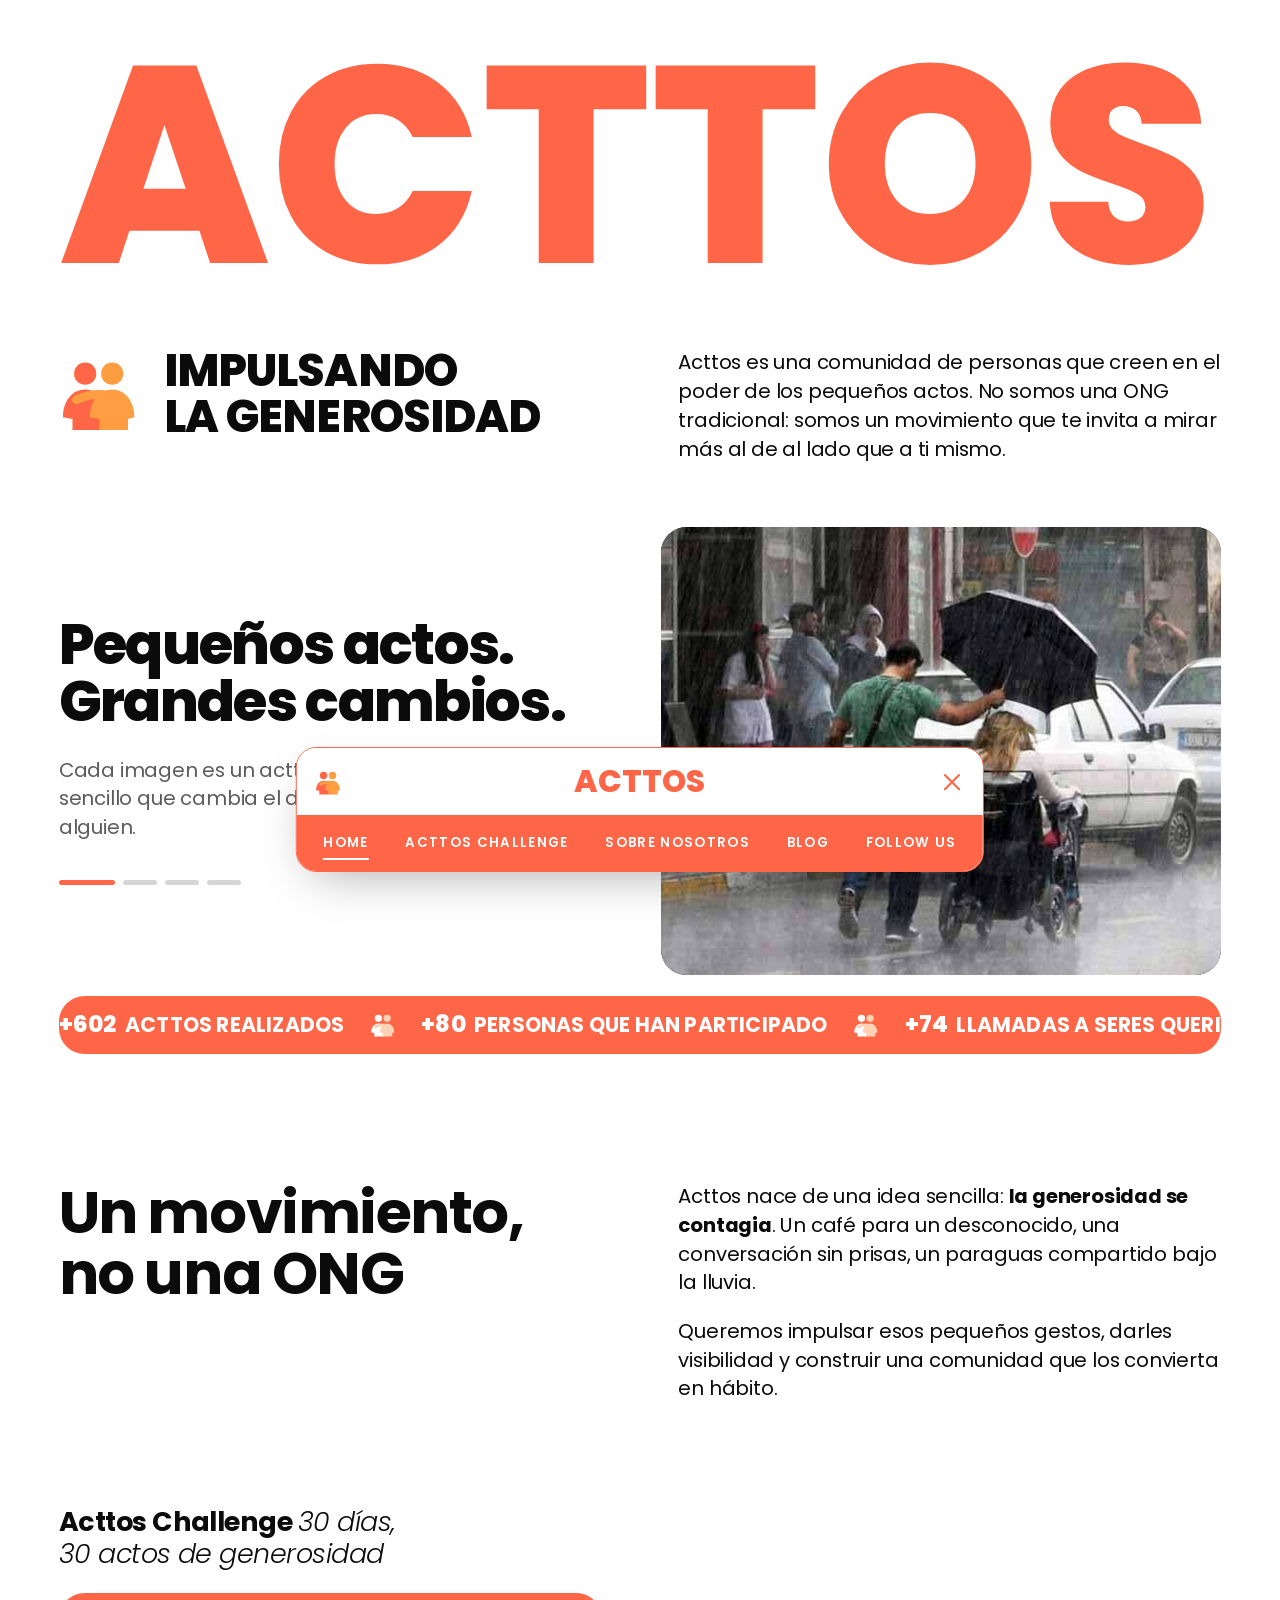
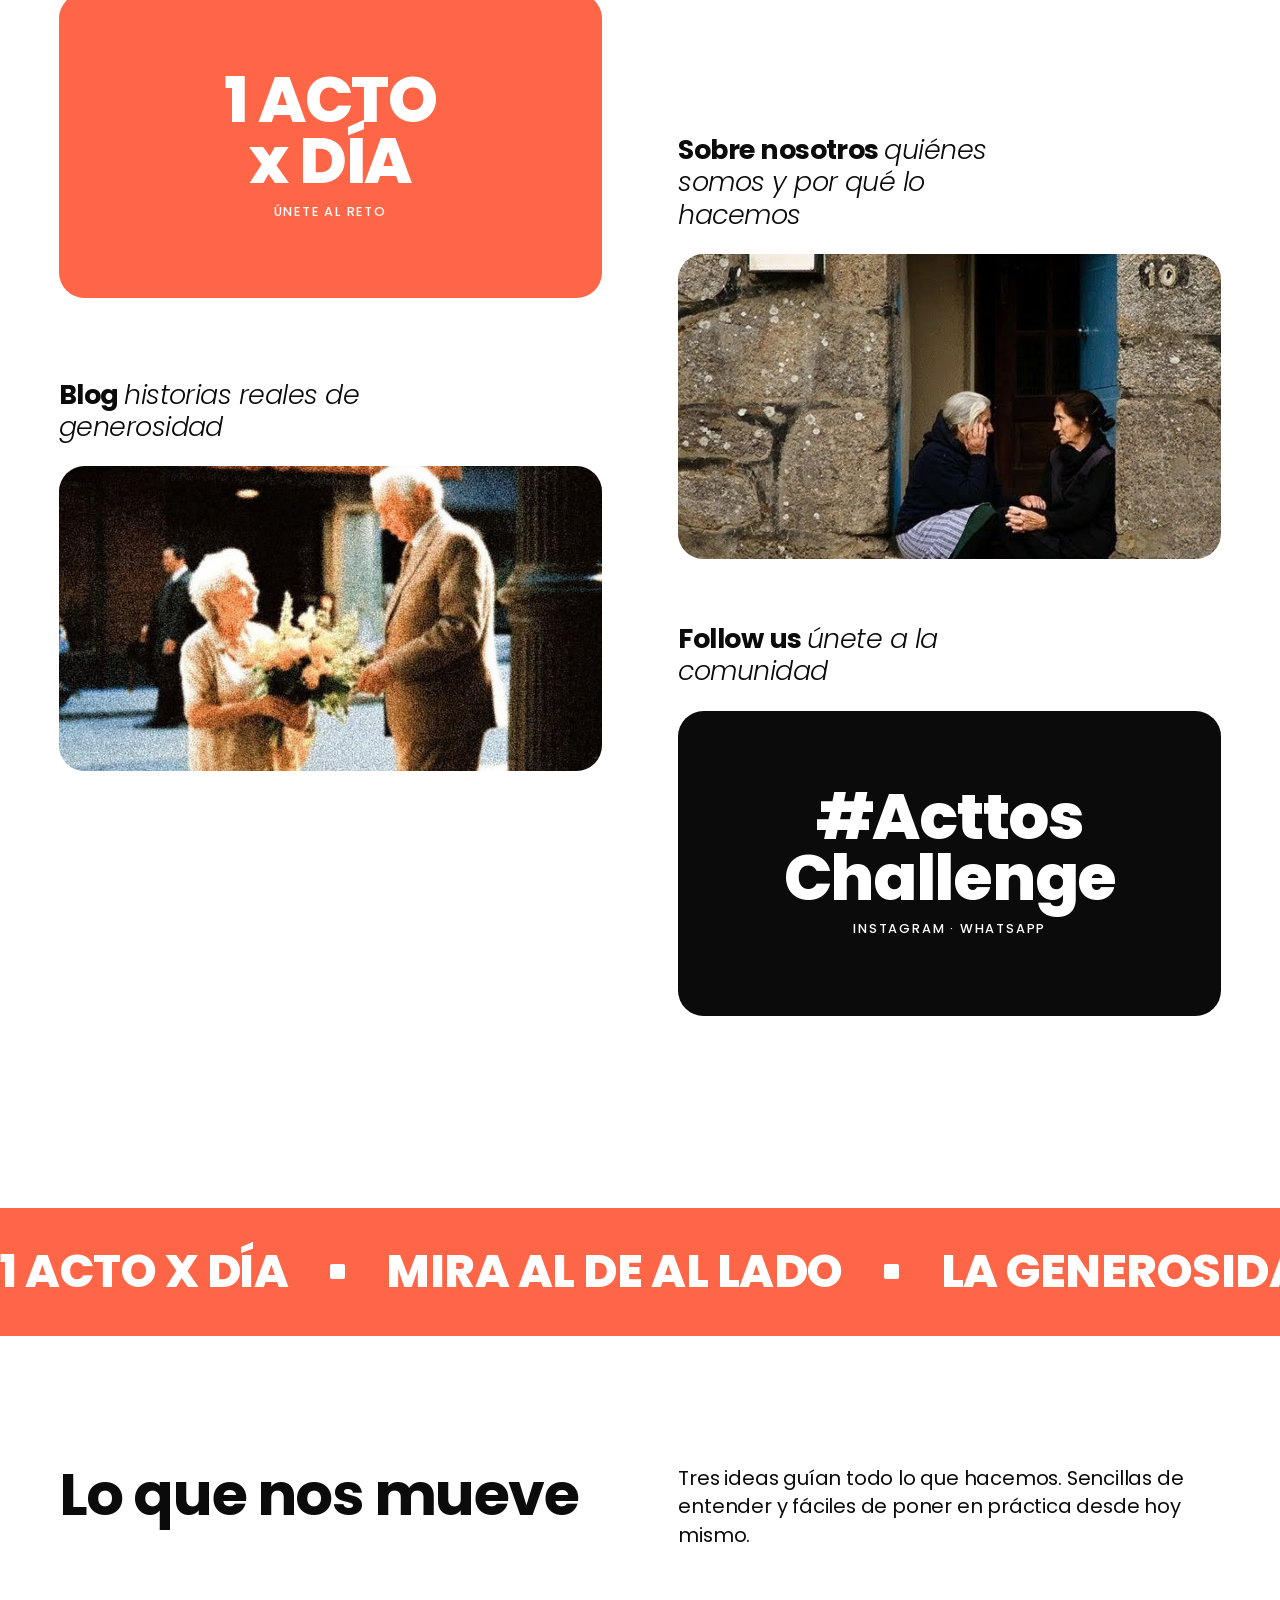
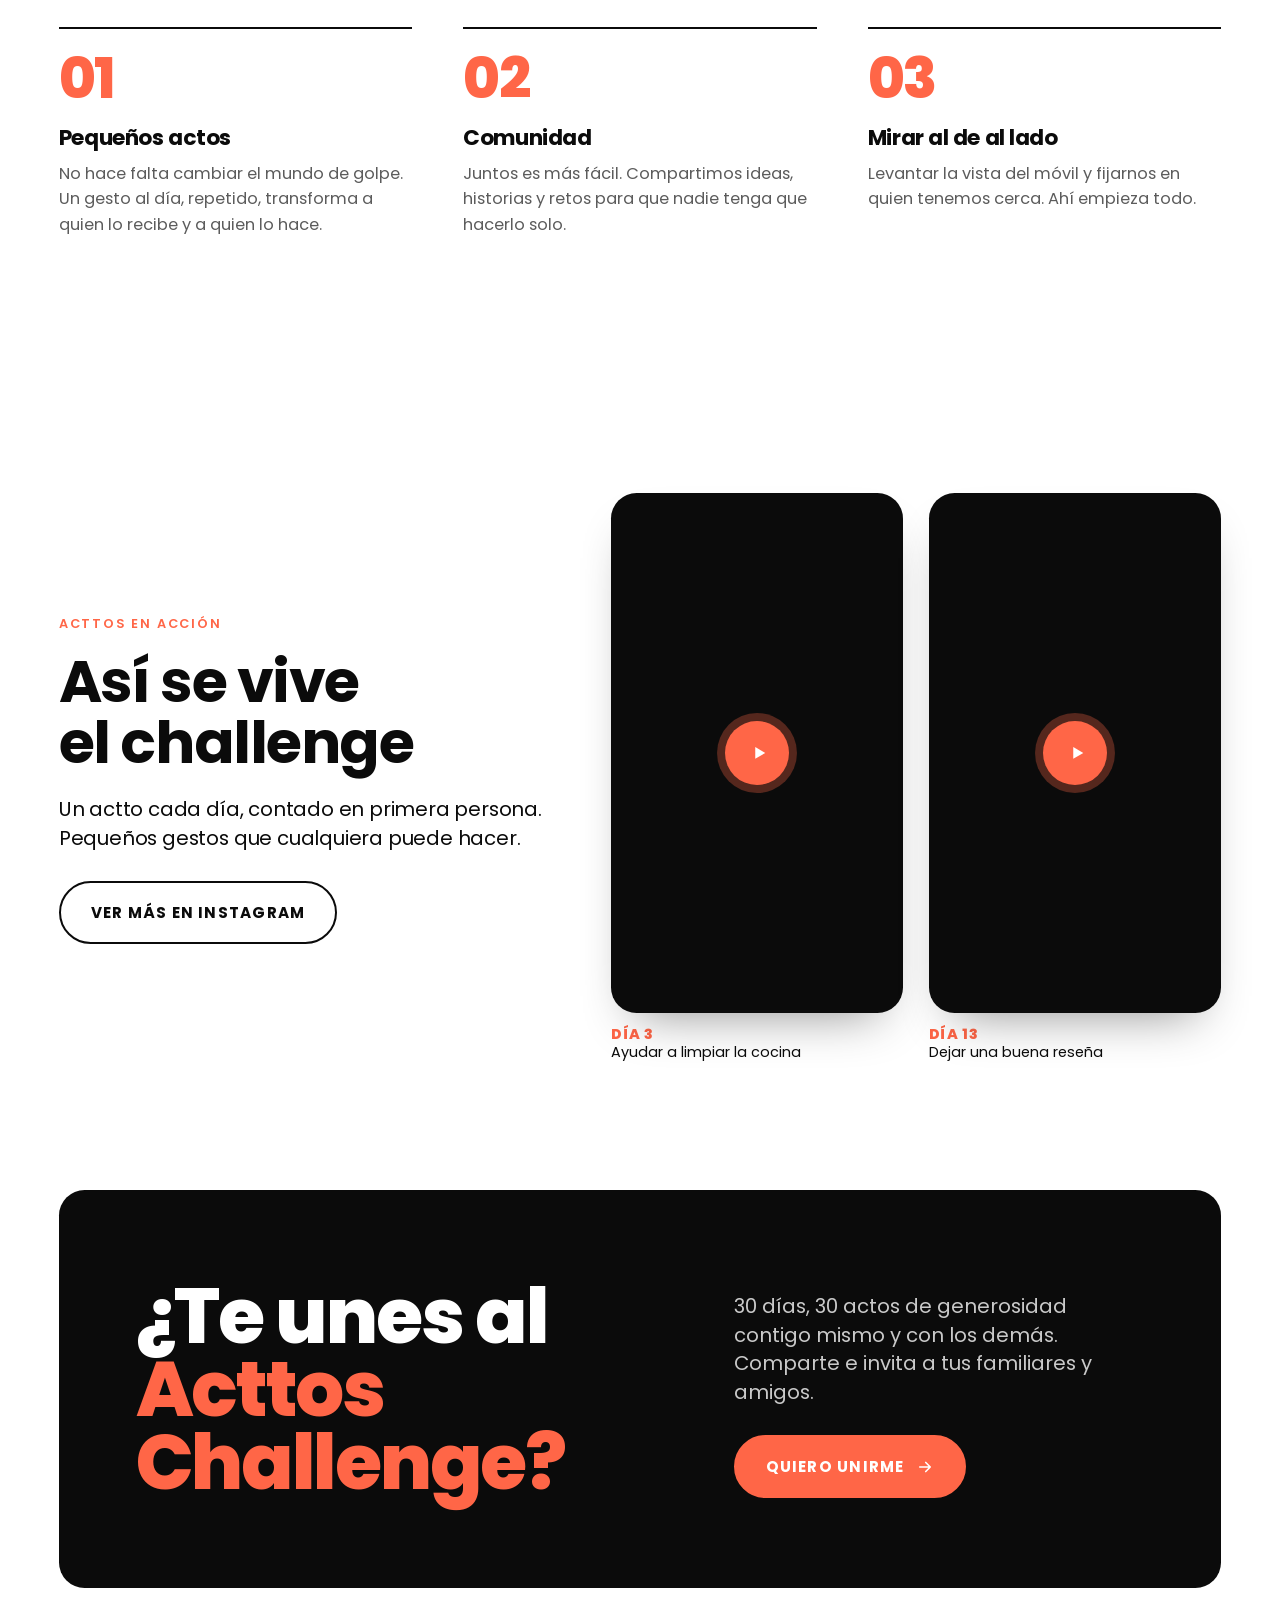
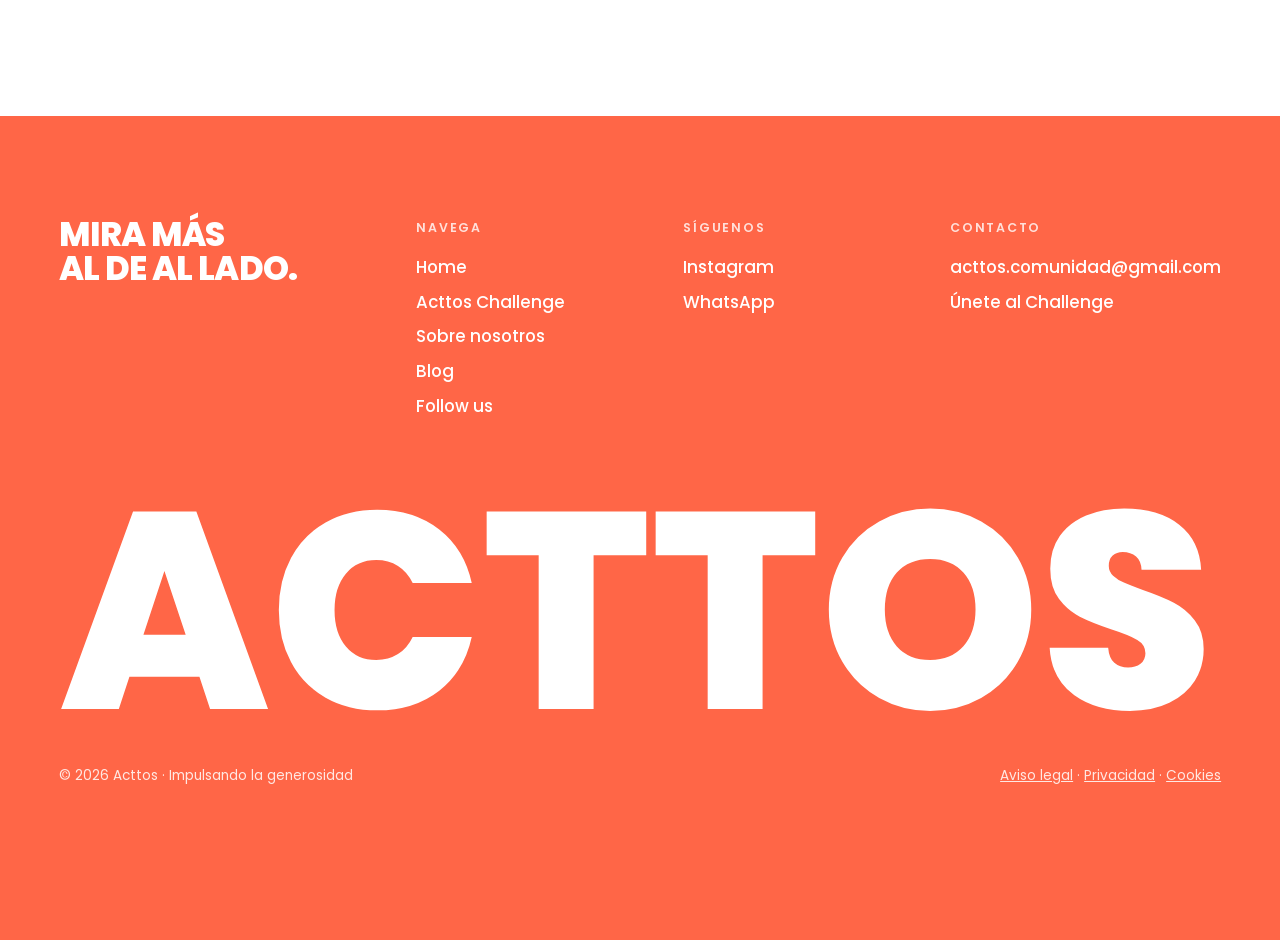
==== commit ecbf2247: "Menú: ACTTOS abre el menú; fotos siempre nítidas en ordenador - Pulsar la palabra ACTTOS abre y cier" ====
--- a/index.html
+++ b/index.html
@@ -30,22 +30,22 @@
 
 <main id="main">
   <section class="wrap" aria-label="Galería">
-    <div class="media slides reveal">
-      <img class="slide is-active" src="assets/img/foto-paraguas.jpg" alt="Un hombre protege de la lluvia con su paraguas a una mujer en silla de ruedas" style="object-position:50% 40%">
-      <img class="slide" src="assets/img/foto-escuchar.jpg" alt="Un joven escucha con atención a un hombre mayor sentado en un escalón" style="object-position:50% 38%" loading="lazy">
-      <img class="slide" src="assets/img/foto-montana.jpg" alt="Silueta de una persona que tiende la mano a otra para ayudarla a subir una montaña al atardecer" style="object-position:50% 45%" loading="lazy">
-      <img class="slide" src="assets/img/foto-flores.jpg" alt="Un hombre mayor regala un ramo de flores a una mujer en la calle" style="object-position:50% 45%" loading="lazy">
-      <img class="slide" src="assets/img/foto-cena.jpg" alt="Un grupo de amigos conversa alrededor de una mesa durante una cena" style="object-position:50% 60%" loading="lazy">
-      <div class="media__shade"></div>
-      <div class="media__caption">
-        <p>Pequeños actos. Grandes cambios.</p>
-        <div class="dots" role="group" aria-label="Elegir imagen">
+    <div class="media-split slides reveal">
+      <div class="media-split__text">
+        <p class="media-split__claim">Pequeños actos.<br>Grandes cambios.</p>
+        <p class="lead muted">Cada imagen es un actto: un gesto sencillo que cambia el día de alguien.</p>
+        <div class="dots dots--dark" role="group" aria-label="Elegir imagen">
           <button type="button" aria-label="Imagen 1" aria-current="true"></button>
           <button type="button" aria-label="Imagen 2"></button>
           <button type="button" aria-label="Imagen 3"></button>
           <button type="button" aria-label="Imagen 4"></button>
-          <button type="button" aria-label="Imagen 5"></button>
         </div>
+      </div>
+      <div class="media media--photo">
+        <img class="slide is-active" src="assets/img/foto-paraguas.jpg" alt="Un hombre protege de la lluvia con su paraguas a una mujer en silla de ruedas" style="object-position:50% 40%">
+        <img class="slide" src="assets/img/foto-escuchar.jpg" alt="Un joven escucha con atención a un hombre mayor sentado en un escalón" style="object-position:50% 40%" loading="lazy">
+        <img class="slide" src="assets/img/foto-montana.jpg" alt="Silueta de una persona que tiende la mano a otra para ayudarla a subir una montaña al atardecer" style="object-position:50% 45%" loading="lazy">
+        <img class="slide" src="assets/img/foto-cena.jpg" alt="Un grupo de amigos conversa alrededor de una mesa durante una cena" style="object-position:50% 62%" loading="lazy">
       </div>
     </div>
   </section>
@@ -102,7 +102,7 @@
         <a class="card reveal" href="blog.html">
           <h3 class="card__title">Blog <em>historias reales de generosidad</em></h3>
           <div class="card__media">
-            <img src="assets/img/foto-ninos-flores.jpg" alt="" loading="lazy" style="object-position:50% 45%">
+            <img src="assets/img/foto-flores.jpg" alt="" loading="lazy" style="object-position:50% 45%">
             <span class="card__arrow"><svg viewBox="0 0 24 24" fill="none" stroke="currentColor" stroke-width="2.2" stroke-linecap="round" stroke-linejoin="round" aria-hidden="true"><path d="M5 12h14M13 6l6 6-6 6"/></svg></span>
           </div>
         </a>
@@ -194,7 +194,7 @@
 <nav class="pill" aria-label="Navegación principal">
   <div class="pill__top">
     <span class="pill__icon"><svg class="duo" viewBox="0 0 100 92" aria-hidden="true"><path class="duo__a" d="M5 76C5 55 17 41 33 41s28 14 28 35l-8 2v14H17V78z"/><circle class="duo__a" cx="33" cy="21" r="14"/><path class="duo__b" d="M39 76c0-21 12-35 28-35s28 14 28 35l-8 2v14H51V78z"/><circle class="duo__b" cx="67" cy="21" r="14"/><path class="duo__arm" d="M70 52C58 45 40 45 22 54"/></svg></span>
-    <a class="pill__word" href="index.html">ACTTOS</a>
+    <button class="pill__word" type="button" aria-controls="pill-links">ACTTOS</button>
     <button class="pill__toggle" type="button" aria-expanded="true" aria-controls="pill-links" aria-label="Cerrar menú">
       <svg viewBox="0 0 24 24" fill="none" stroke="currentColor" stroke-width="2" stroke-linecap="round" aria-hidden="true"><path d="M5 5l14 14M19 5L5 19"/></svg>
     </button>
--- a/css/styles.css
+++ b/css/styles.css
@@ -1218,3 +1218,54 @@
   .post-featured--reverse .card__media { order: 0; }
   .art-cover img { aspect-ratio: 4 / 3; }
 }
+
+/* ACTTOS del menú: ahora es un botón que abre/cierra el menú */
+button.pill__word { background: none; border: 0; padding: 0; cursor: pointer; font-family: inherit; }
+
+/* ==========================================================================
+   Fotos nítidas: ninguna foto se muestra más grande que su resolución real
+   ========================================================================== */
+
+/* Home: galería en dos columnas (texto + foto a tamaño contenido) */
+.media-split {
+  display: grid;
+  grid-template-columns: 1fr minmax(0, 560px);
+  gap: clamp(28px, 5vw, 96px);
+  align-items: center;
+}
+.media-split__claim {
+  font-size: clamp(2.2rem, 4.4vw, 4.4rem);
+  font-weight: 800; line-height: 1; letter-spacing: -0.03em;
+  margin-bottom: clamp(16px, 2vw, 28px);
+}
+.media-split .lead { max-width: 30ch; }
+.media-split .dots { margin-top: clamp(22px, 3vw, 40px); }
+.dots--dark button { background: rgba(0,0,0,0.16); }
+.media--photo { aspect-ratio: 5 / 4; width: 100%; }
+
+/* Tarjetas de la Home: columnas con un ancho máximo */
+.stagger { max-width: 1240px; margin-inline: auto; }
+
+/* Sobre nosotros: foto principal con ancho máximo */
+.media--single { max-width: 860px; margin-inline: auto; }
+
+/* Blog: la foto de cada historia, vertical y a tamaño real */
+.blog-list .post-featured { grid-template-columns: minmax(0, 420px) 1fr; justify-content: center; }
+.blog-list .post-featured--reverse { grid-template-columns: 1fr minmax(0, 420px); }
+.blog-list .card__media { aspect-ratio: 4 / 5; }
+
+/* Página de historia: portada sin recortar y como máximo a su tamaño real */
+.art-cover { display: flex; justify-content: center; }
+.art-cover img {
+  width: auto; height: auto;
+  max-width: 100%;
+  max-height: min(72vh, 640px);
+  aspect-ratio: auto;
+}
+
+@media (max-width: 820px) {
+  .media-split { grid-template-columns: 1fr; }
+  .media-split__text { order: 2; }
+  .blog-list .post-featured, .blog-list .post-featured--reverse { grid-template-columns: 1fr; }
+  .art-cover img { aspect-ratio: auto; }
+}
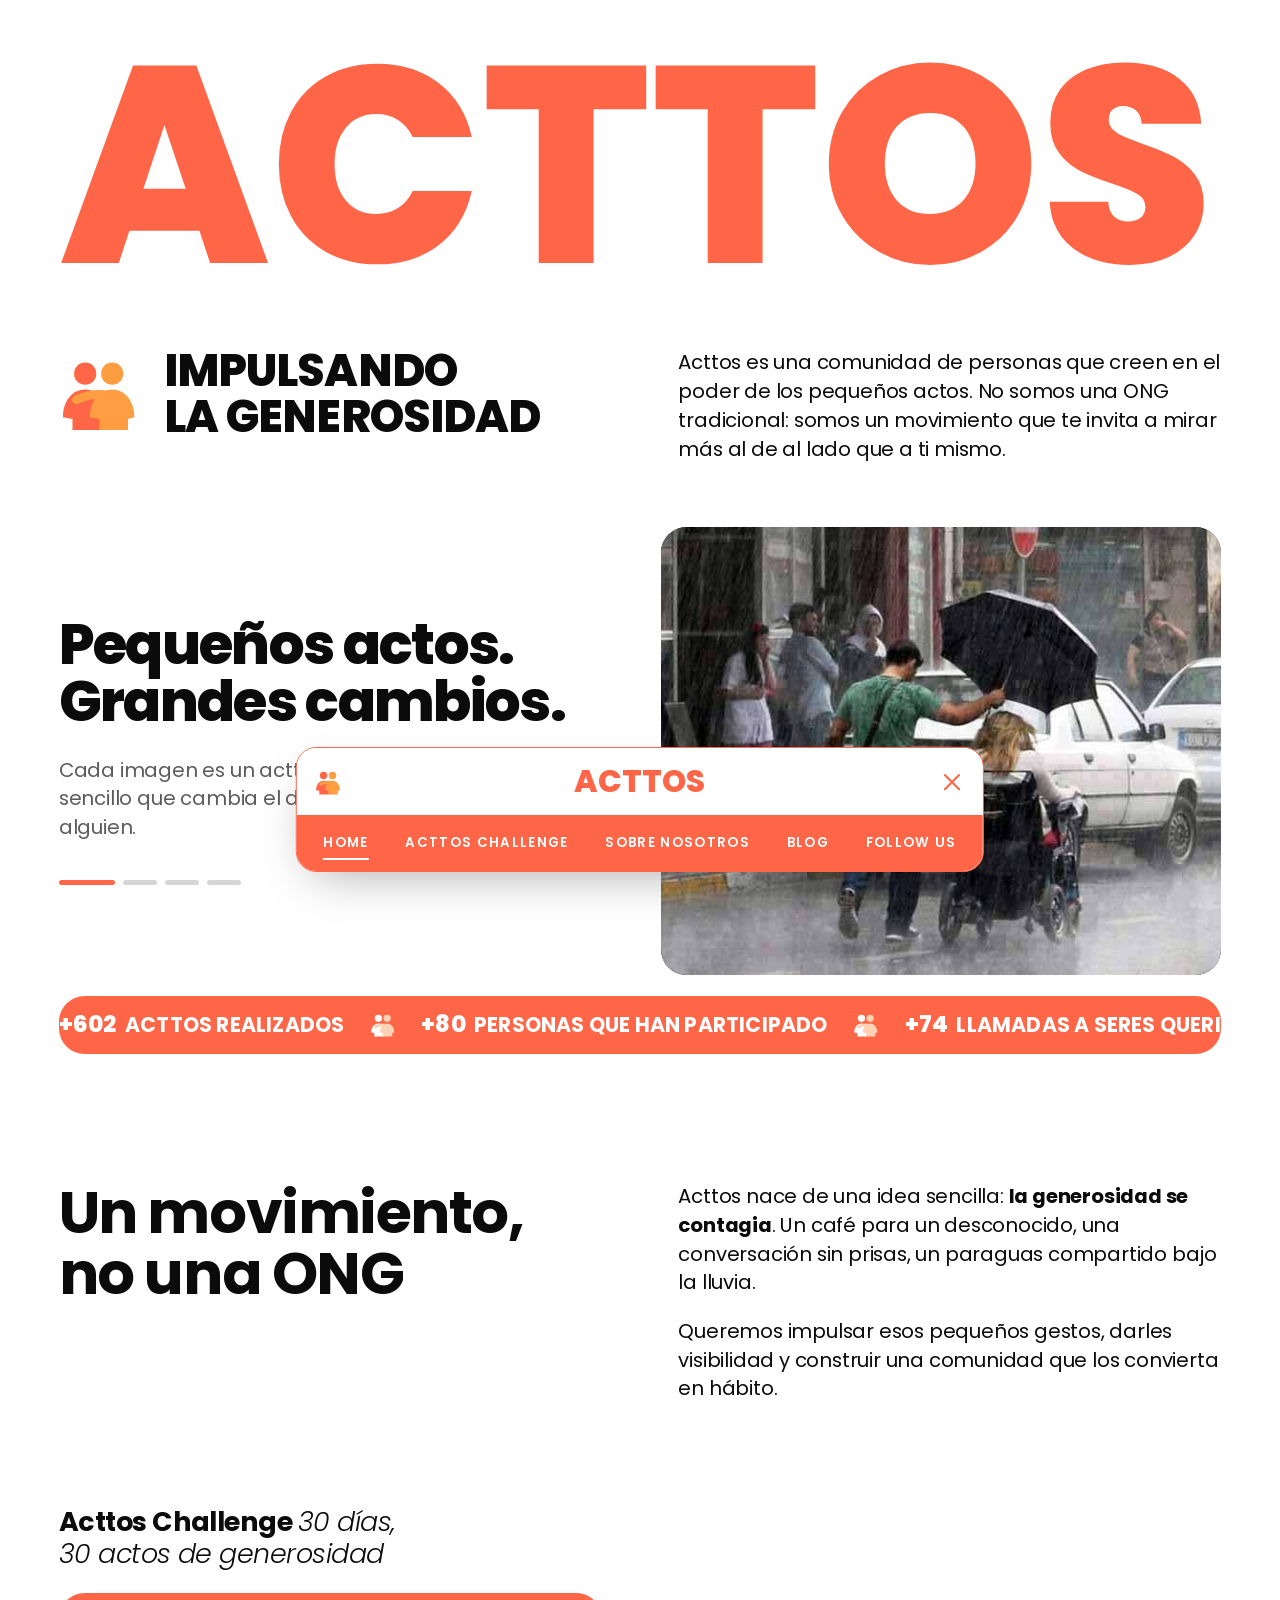
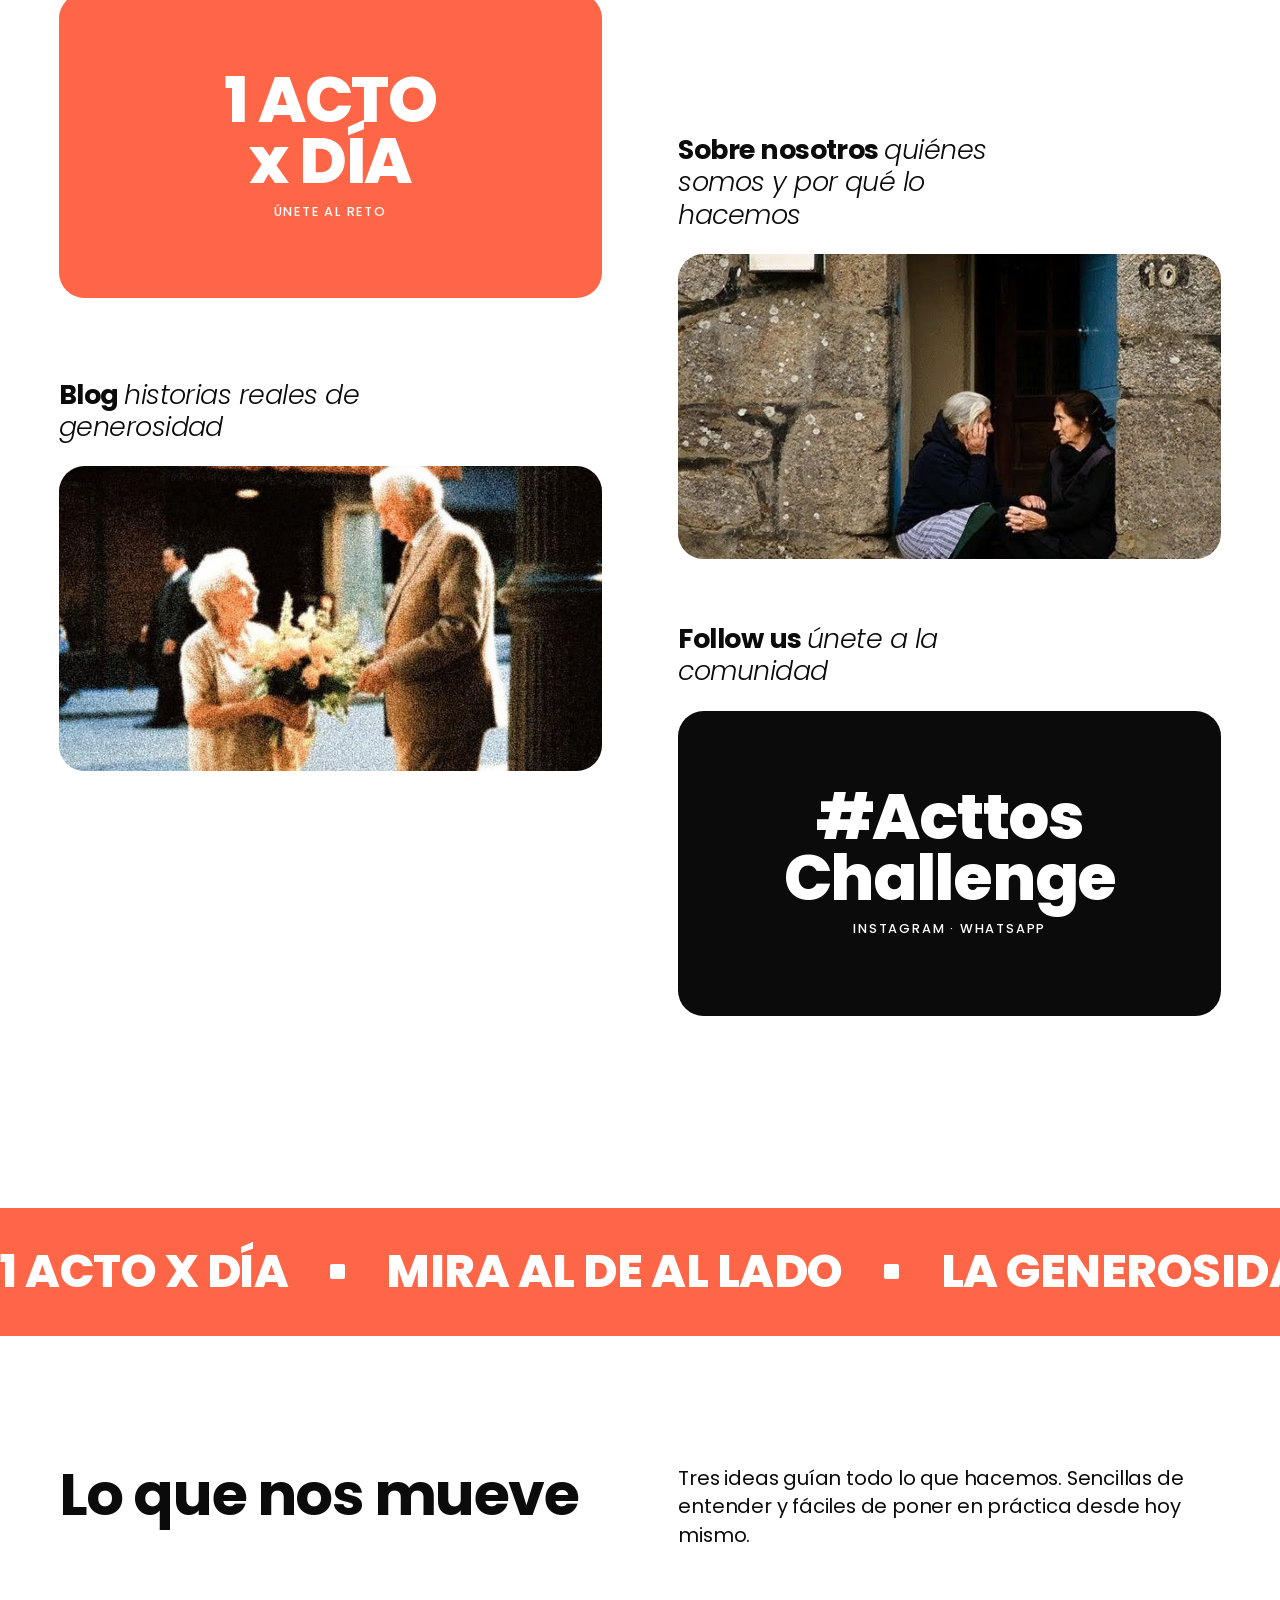
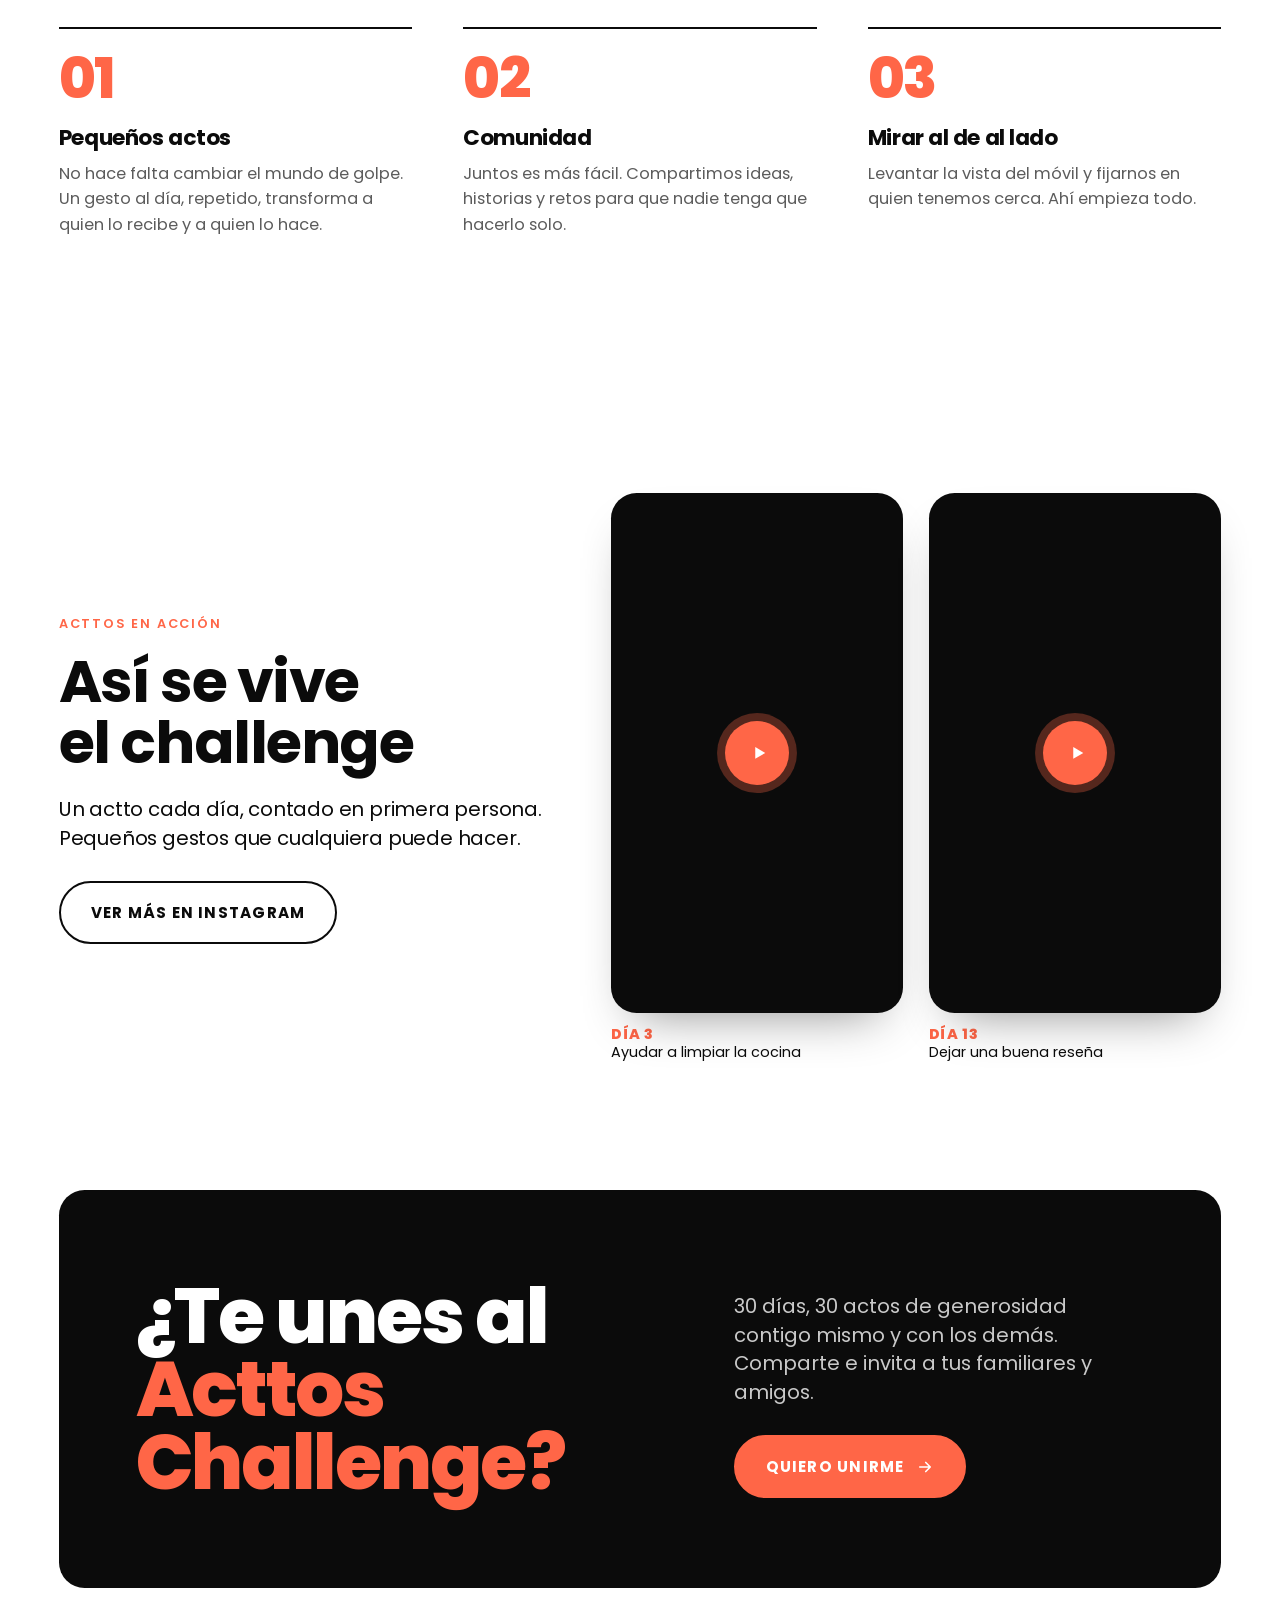
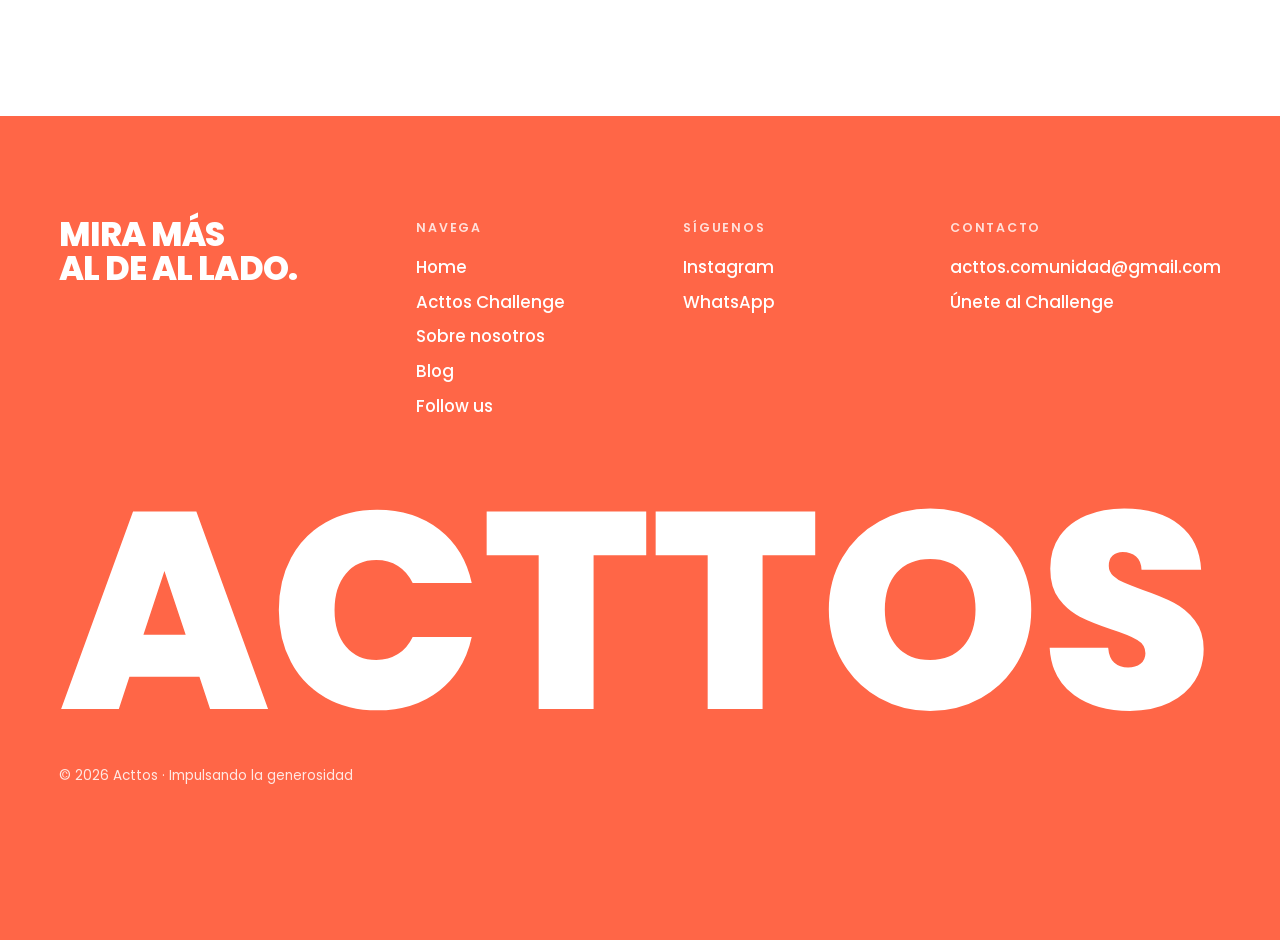
==== commit d42929ab: "Quitar casilla de privacidad del formulario y enlaces legales del pie Co-Authored-By: Claude Opus 5." ====
--- a/index.html
+++ b/index.html
@@ -239,7 +239,6 @@
     <p class="wordmark" aria-hidden="true"><span class="wordmark__inner">ACTTOS</span></p>
     <div class="footer__legal">
       <span>© <span data-year>2026</span> Acttos · Impulsando la generosidad</span>
-      <span><a href="#">Aviso legal</a> · <a href="#">Privacidad</a> · <a href="#">Cookies</a></span>
     </div>
   </div>
 </footer>
--- a/css/styles.css
+++ b/css/styles.css
@@ -1269,3 +1269,7 @@
   .blog-list .post-featured, .blog-list .post-featured--reverse { grid-template-columns: 1fr; }
   .art-cover img { aspect-ratio: auto; }
 }
+
+/* Pregunta visible encima de un desplegable (p. ej. días de challenge) */
+.ch-field__q { display: block; margin-top: 18px; font-size: 0.95rem; font-weight: 600; color: #fff; line-height: 1.3; }
+.ch-field__q + select { padding-top: 8px; }
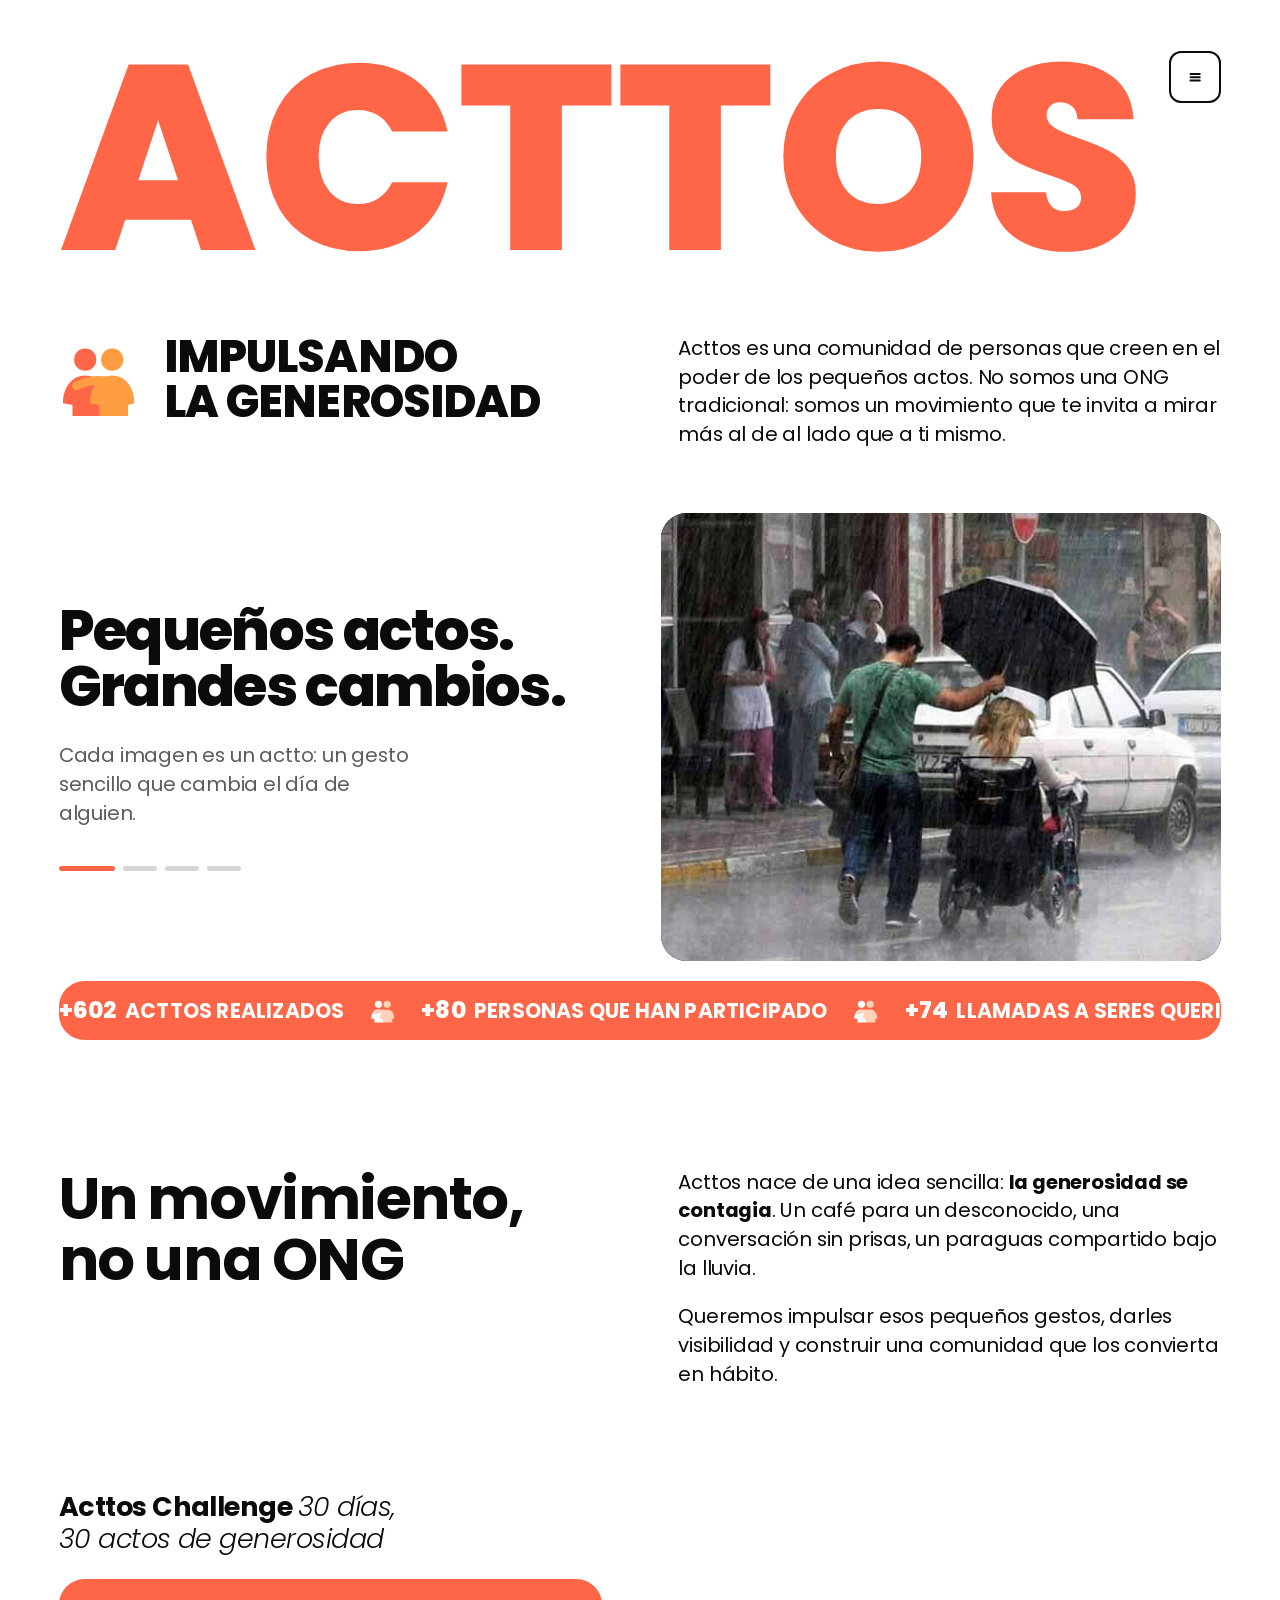
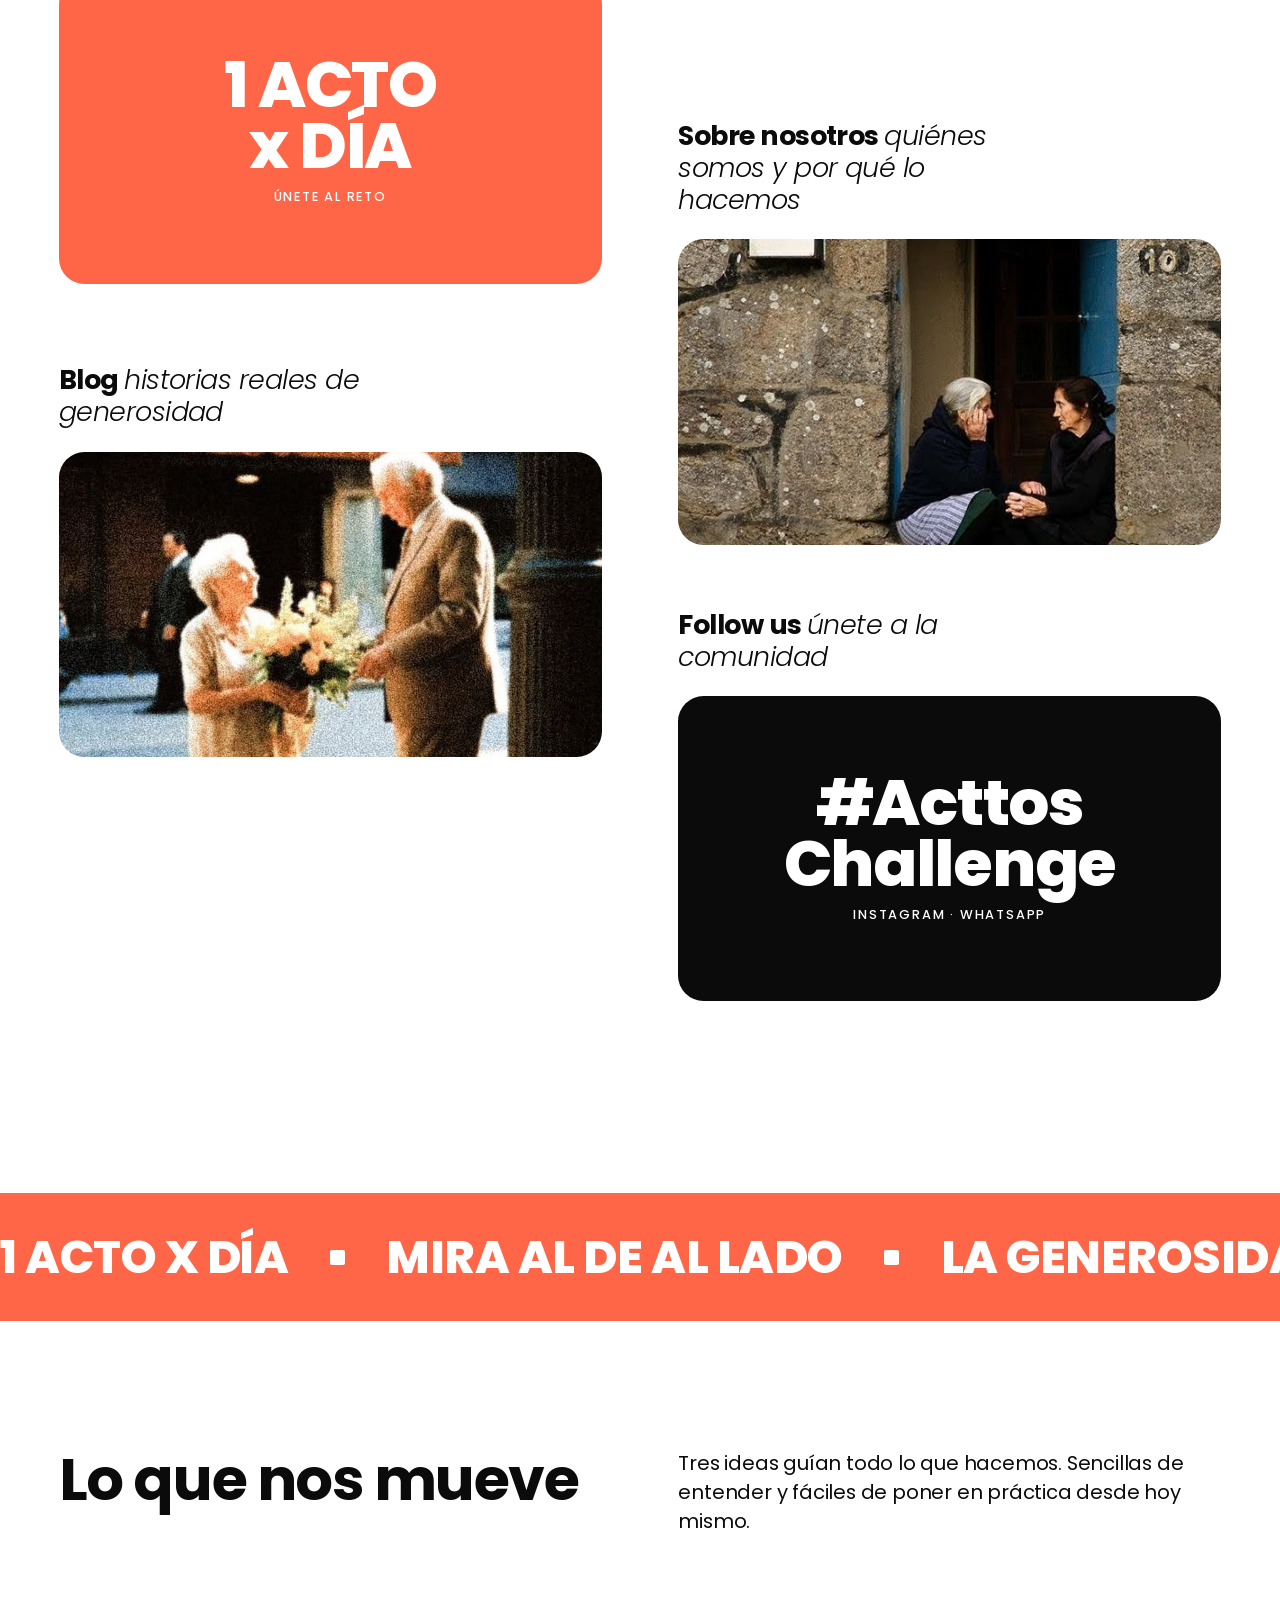
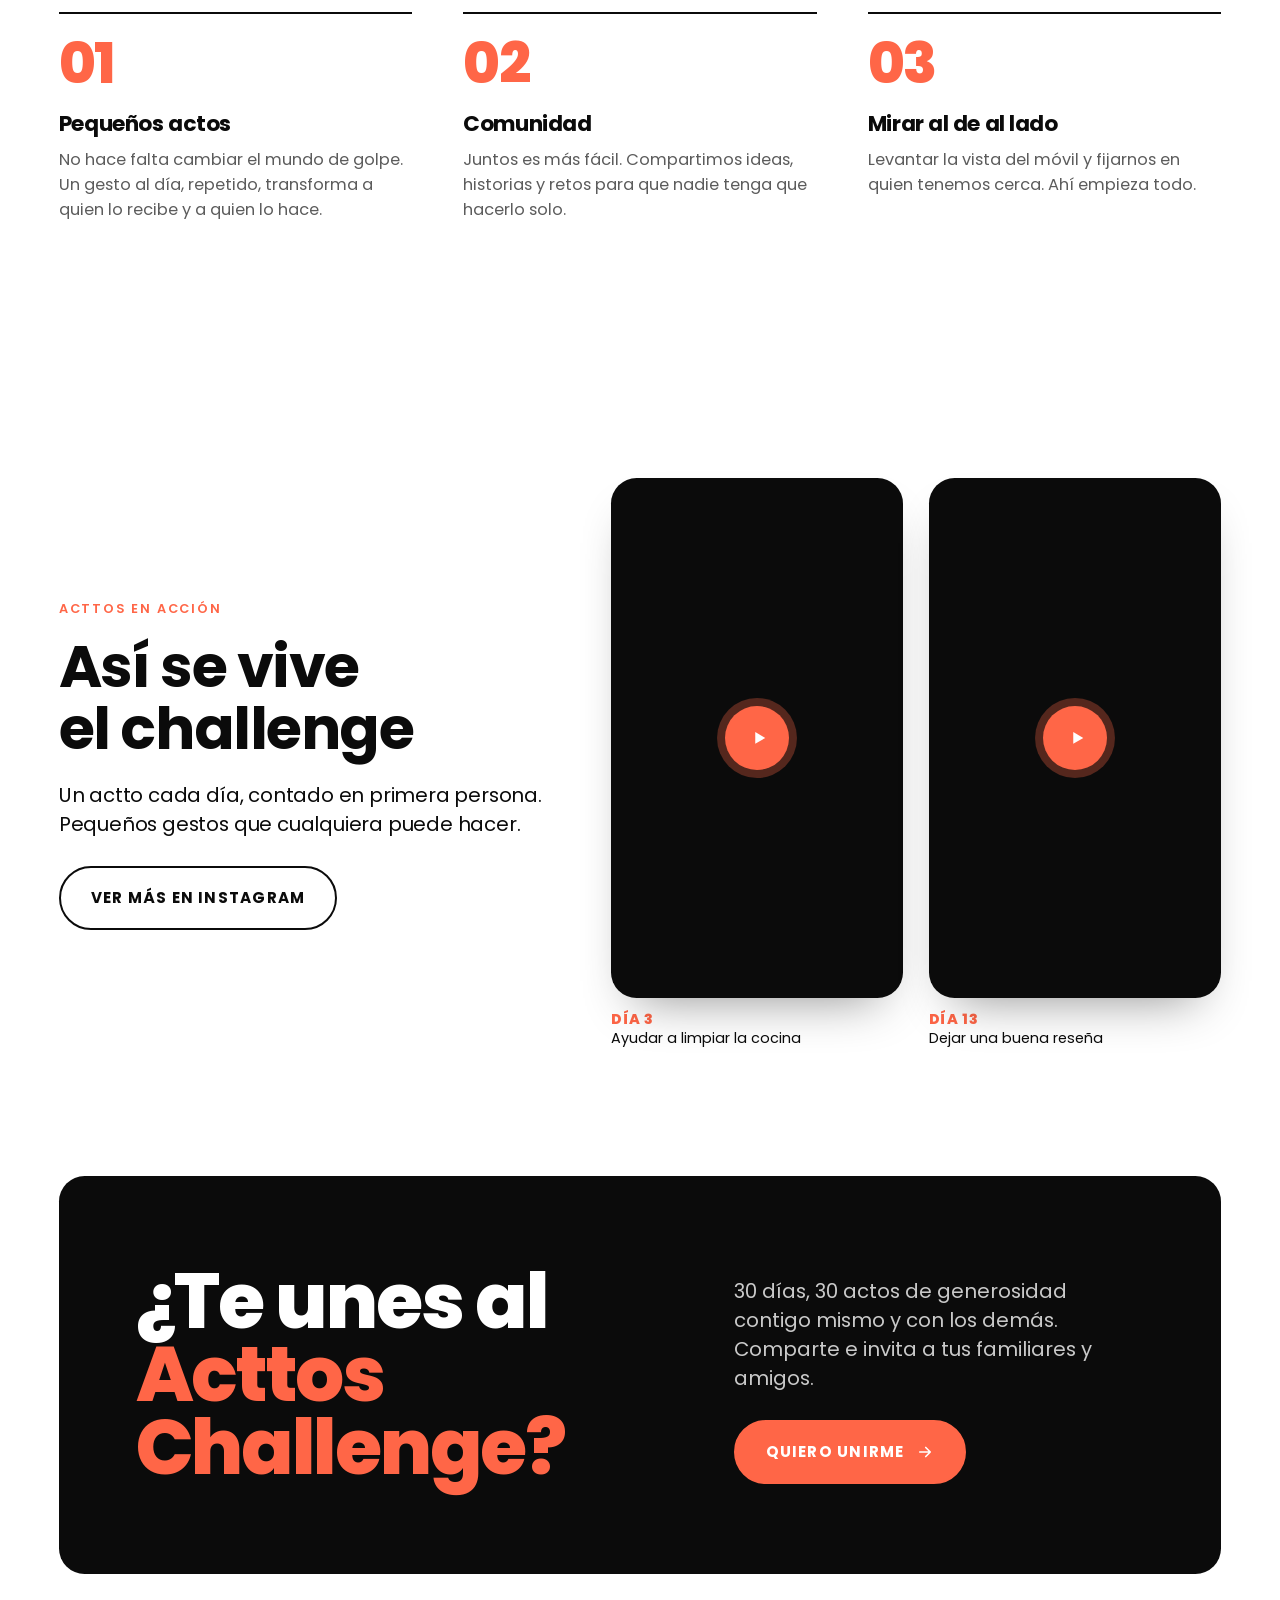
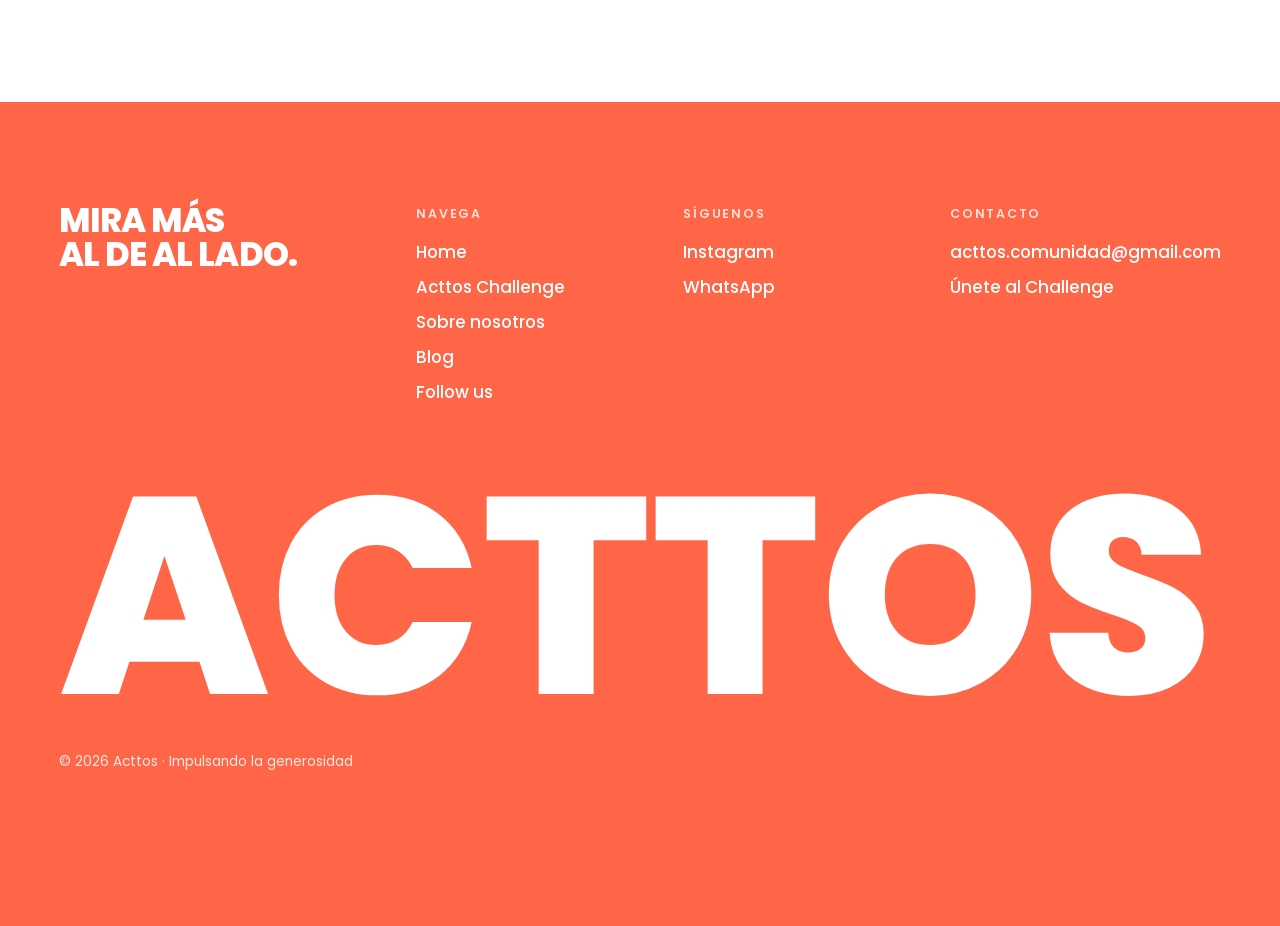
==== commit 3b42ca99: "Menú: botón pequeño junto al título en lugar de la barra arriba Arriba del todo solo se ve un botón " ====
--- a/index.html
+++ b/index.html
@@ -191,6 +191,9 @@
     </div>
   </section>
 </main>
+<button class="menu-btn" type="button" aria-label="Abrir menú" aria-controls="pill-links" aria-expanded="false">
+  <svg viewBox="0 0 24 24" fill="none" stroke="currentColor" stroke-width="2" stroke-linecap="round" aria-hidden="true"><path d="M7 8.5h10M7 12h10M7 15.5h10"/></svg>
+</button>
 <nav class="pill" aria-label="Navegación principal">
   <div class="pill__top">
     <span class="pill__icon"><svg class="duo" viewBox="0 0 100 92" aria-hidden="true"><path class="duo__a" d="M5 76C5 55 17 41 33 41s28 14 28 35l-8 2v14H17V78z"/><circle class="duo__a" cx="33" cy="21" r="14"/><path class="duo__b" d="M39 76c0-21 12-35 28-35s28 14 28 35l-8 2v14H51V78z"/><circle class="duo__b" cx="67" cy="21" r="14"/><path class="duo__arm" d="M70 52C58 45 40 45 22 54"/></svg></span>
--- a/css/styles.css
+++ b/css/styles.css
@@ -1273,3 +1273,62 @@
 /* Pregunta visible encima de un desplegable (p. ej. días de challenge) */
 .ch-field__q { display: block; margin-top: 18px; font-size: 0.95rem; font-weight: 600; color: #fff; line-height: 1.3; }
 .ch-field__q + select { padding-top: 8px; }
+
+/* ==========================================================================
+   Menú: empieza arriba del todo y, al hacer scroll, baja a su posición flotante
+   ========================================================================== */
+:root {
+  --pill-word: clamp(1.6rem, 1vw + 1.15rem, 2.5rem);
+  --pill-h: calc(var(--pill-word) * 2.15);
+  --pill-gap: clamp(12px, 1.6vw, 24px);
+}
+@media (max-width: 760px) { :root { --pill-word: 1.2rem; } }
+
+/* Hueco arriba para que el menú no tape el contenido al cargar */
+body { padding-top: calc(var(--pill-h) + var(--pill-gap) * 2); }
+
+.pill {
+  top: var(--pill-gap);
+  bottom: auto;
+  transform: translateX(-50%);
+  transition: width 0.5s var(--ease), transform 0.65s var(--ease), box-shadow 0.4s;
+  box-shadow: 0 6px 20px -12px rgba(0,0,0,0.25);
+}
+.pill.is-docked {
+  transform: translate(-50%, calc(100vh - 100% - var(--pill-gap) * 2));
+  box-shadow: 0 18px 50px -18px rgba(0,0,0,0.35);
+}
+@supports (height: 100dvh) {
+  .pill.is-docked { transform: translate(-50%, calc(100dvh - 100% - var(--pill-gap) * 2)); }
+}
+
+/* ==========================================================================
+   Botón de menú pequeño junto al título (sustituye a la barra arriba)
+   ========================================================================== */
+:root { --menu-btn: clamp(38px, 2.6vw + 22px, 52px); }
+body { padding-top: 0; }
+
+.menu-btn {
+  position: absolute; z-index: 40;
+  top: clamp(28px, 4vw, 72px);
+  right: max(var(--gutter), calc((100vw - var(--maxw)) / 2));
+  width: var(--menu-btn); height: var(--menu-btn);
+  display: grid; place-items: center;
+  border: 2px solid currentColor; border-radius: 12px;
+  background: transparent; color: var(--ink); cursor: pointer;
+  transition: background 0.25s, color 0.25s, border-color 0.25s, transform 0.25s var(--ease);
+}
+.menu-btn svg { width: 62%; height: 62%; }
+.menu-btn:hover { background: var(--coral); border-color: var(--coral); color: #fff; transform: translateY(-1px); }
+.ch-page .menu-btn { top: clamp(40px, 4.4vw, 72px); color: #fff; }
+.ch-page .menu-btn:hover { background: #fff; border-color: #fff; color: var(--coral); }
+
+/* El título grande deja hueco a la derecha para el botón */
+header .wordmark { padding-right: calc(var(--menu-btn) + clamp(10px, 1.4vw, 20px)); }
+.ch-band__title, .art-head .art-col { padding-right: calc(var(--menu-btn) + 12px); }
+
+/* Arriba del todo la barra está oculta: solo aparece si se pulsa el botón */
+.pill { opacity: 0; pointer-events: none; transform: translate(-50%, calc(-100% - var(--pill-gap) - 8px)); }
+.pill.is-open-top { opacity: 1; pointer-events: auto; transform: translateX(-50%); }
+.pill.is-docked { opacity: 1; pointer-events: auto; }
+.pill { transition: width 0.5s var(--ease), transform 0.6s var(--ease), opacity 0.35s, box-shadow 0.4s; }
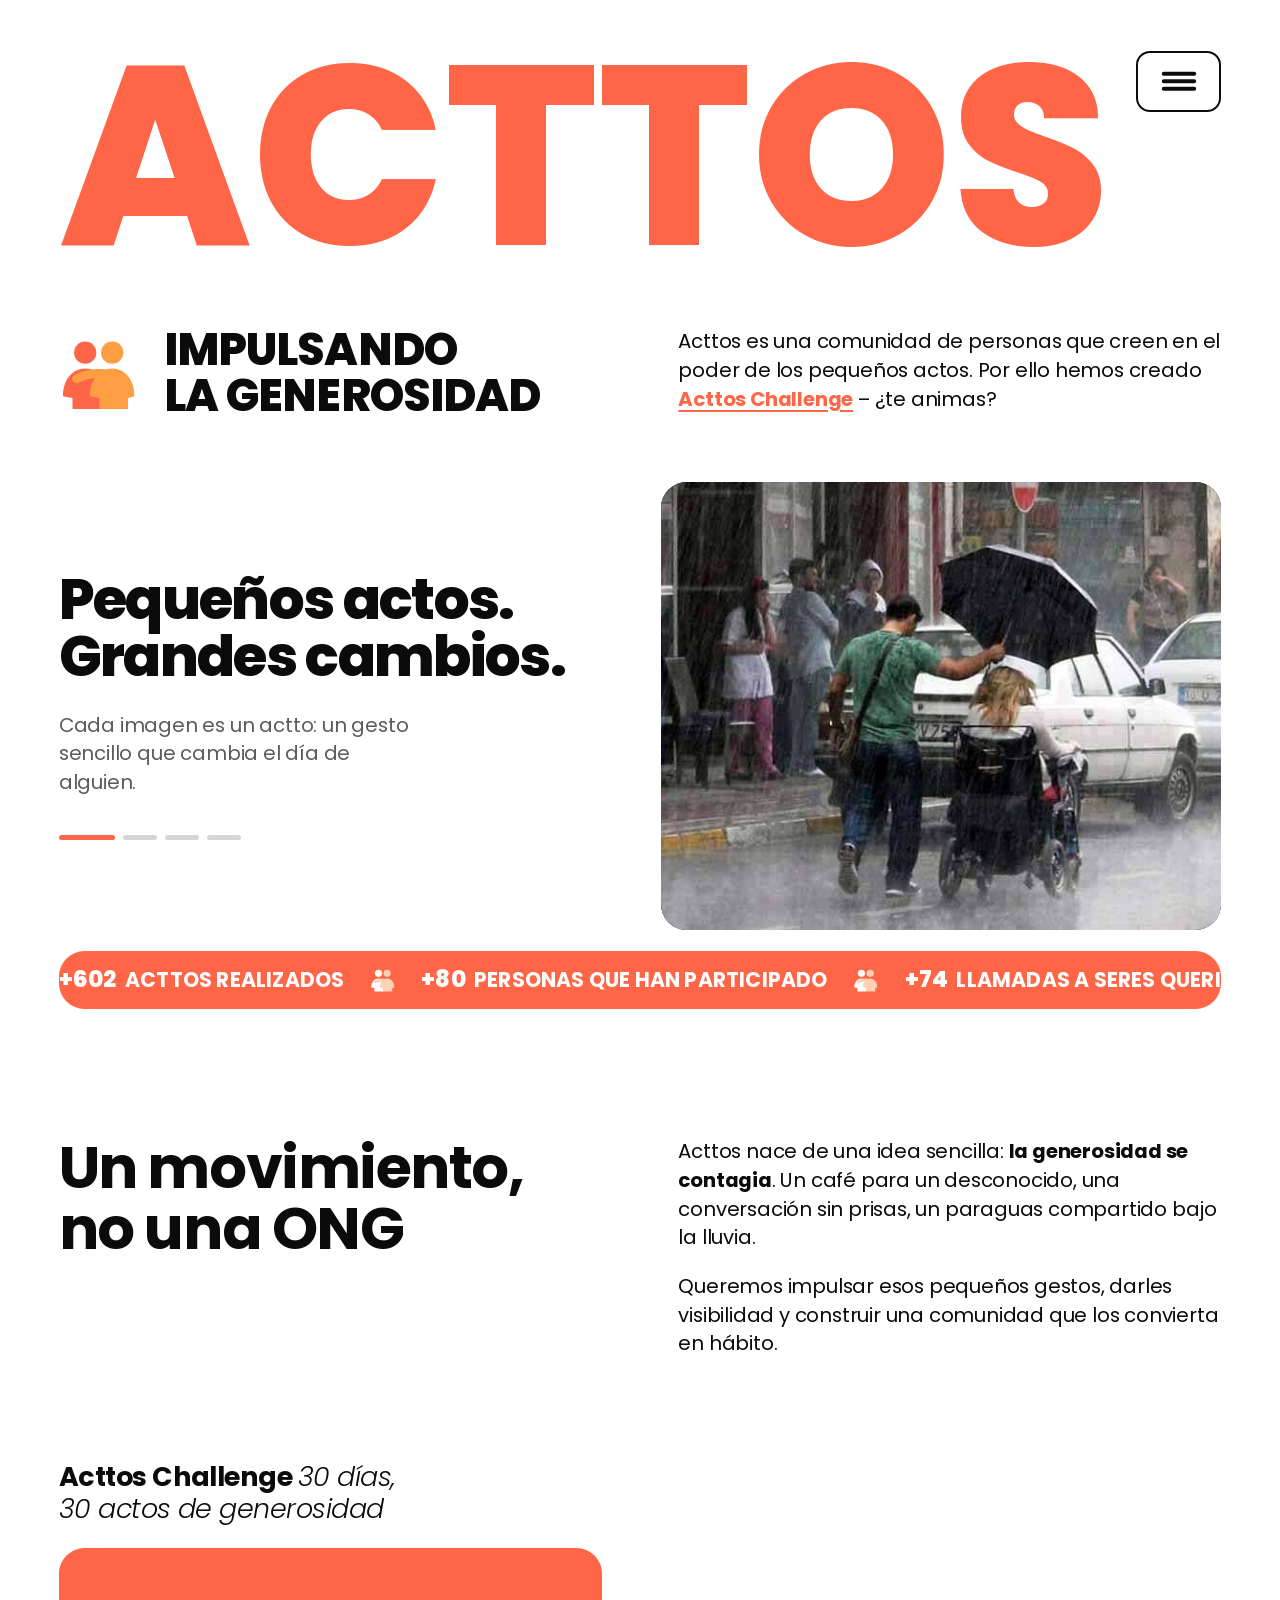
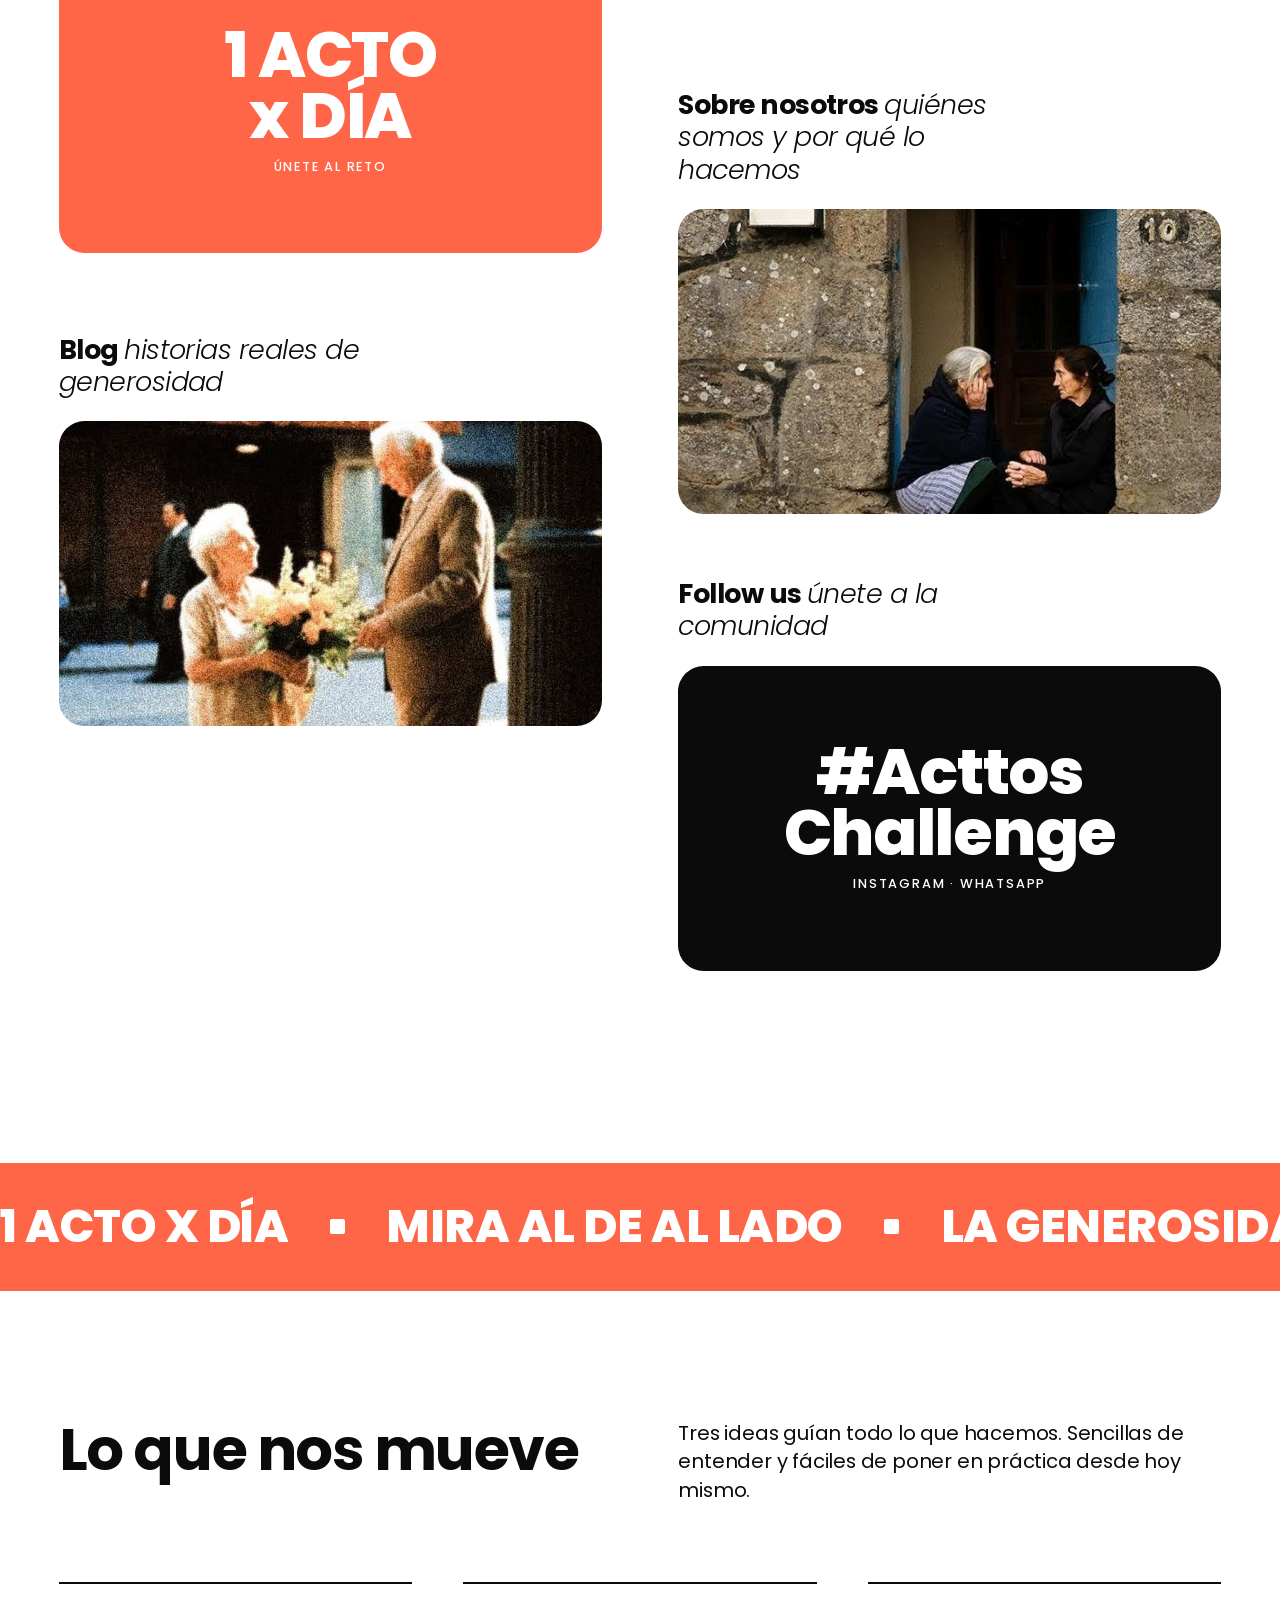
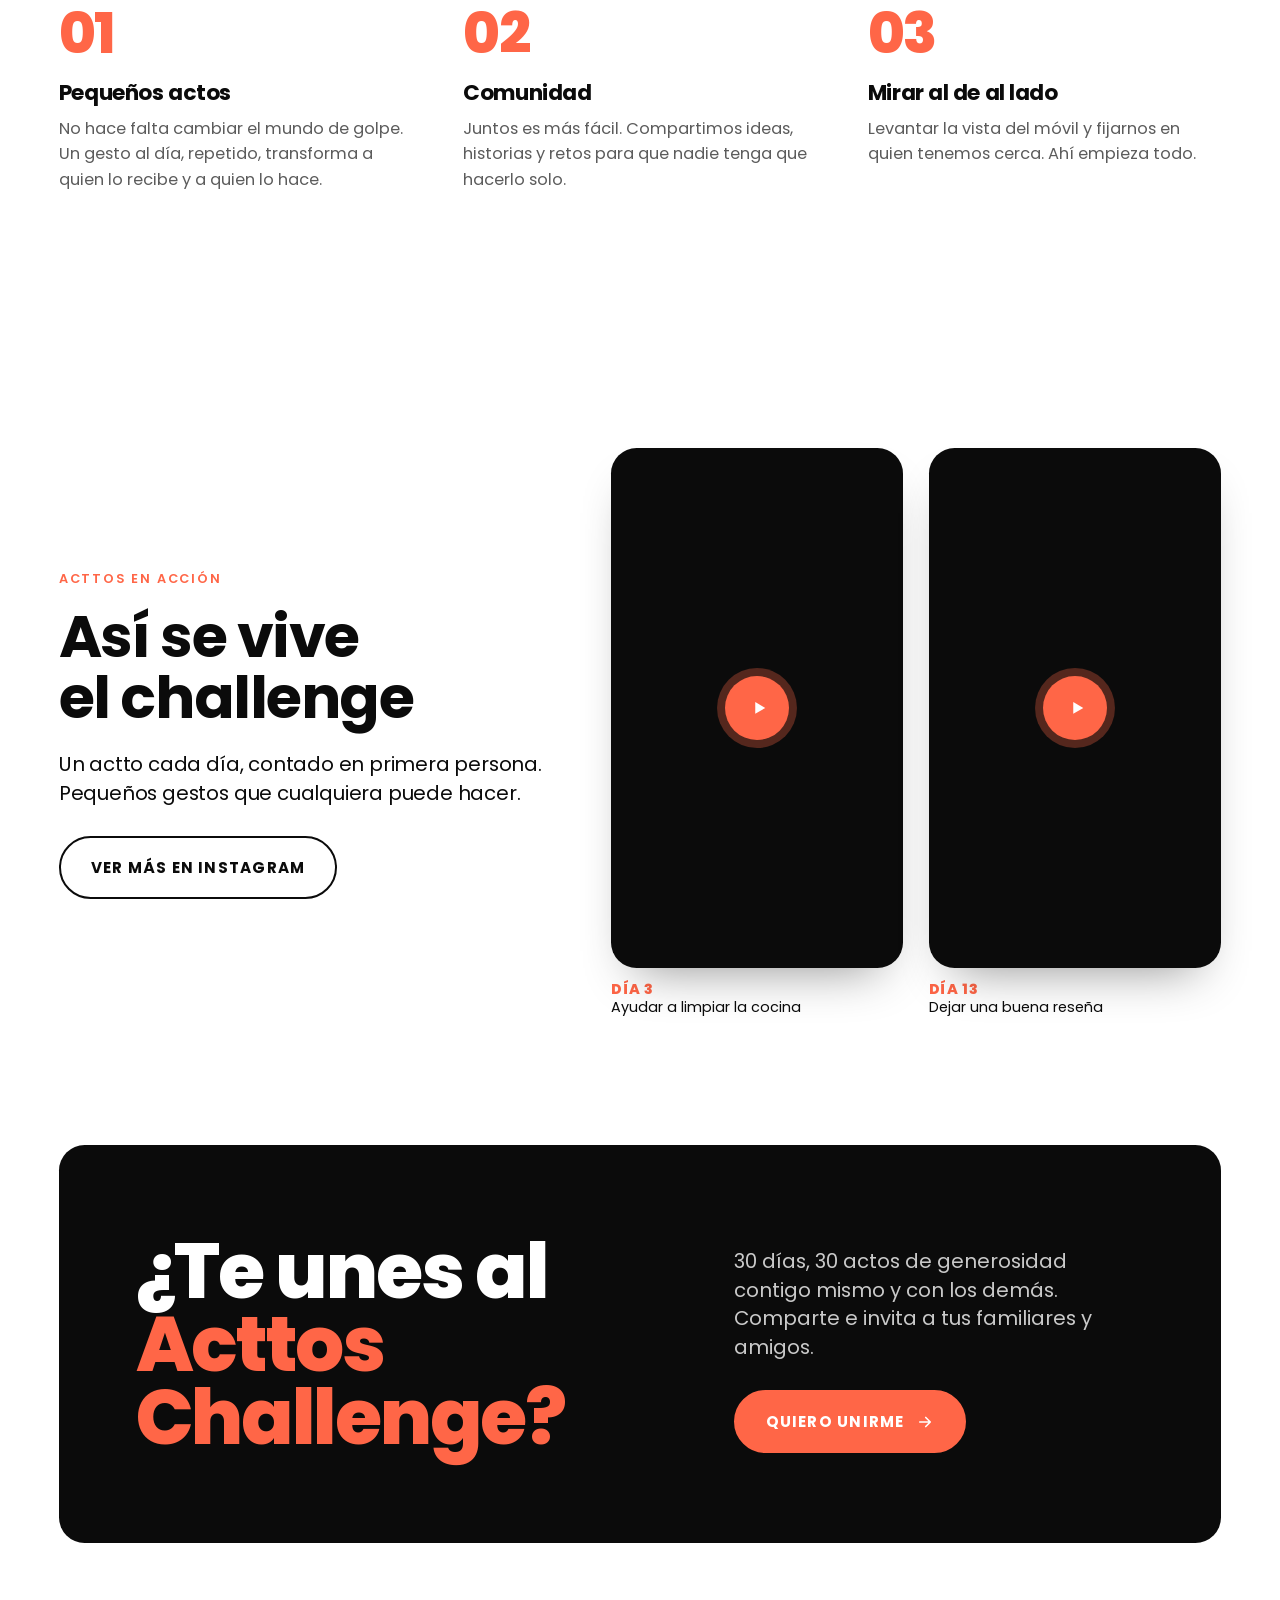
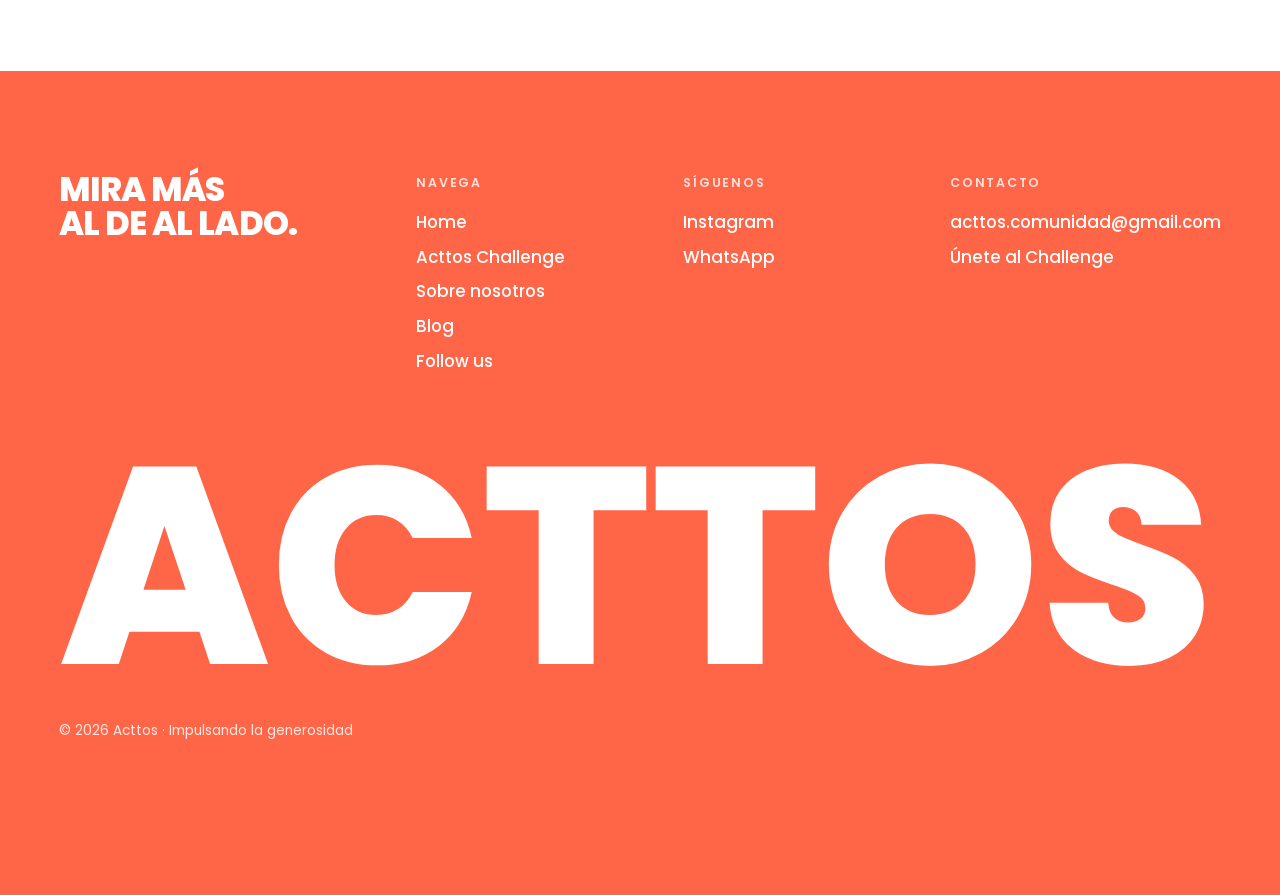
==== commit a4a47c9e: "Botón de menú más grande y nuevo texto de presentación en la Home - Botón de menú rectangular, más a" ====
--- a/index.html
+++ b/index.html
@@ -24,7 +24,7 @@
       <span class="tagline__icon"><svg class="duo" viewBox="0 0 100 92" aria-hidden="true"><path class="duo__a" d="M5 76C5 55 17 41 33 41s28 14 28 35l-8 2v14H17V78z"/><circle class="duo__a" cx="33" cy="21" r="14"/><path class="duo__b" d="M39 76c0-21 12-35 28-35s28 14 28 35l-8 2v14H51V78z"/><circle class="duo__b" cx="67" cy="21" r="14"/><path class="duo__arm" d="M70 52C58 45 40 45 22 54"/></svg></span>
       <p class="tagline__text">Impulsando<br>la generosidad</p>
     </div>
-    <p class="lead split__right">Acttos es una comunidad de personas que creen en el poder de los pequeños actos. No somos una ONG tradicional: somos un movimiento que te invita a mirar más al de al lado que a ti mismo.</p>
+    <p class="lead split__right">Acttos es una comunidad de personas que creen en el poder de los pequeños actos. Por ello hemos creado <a class="lead-link" href="acttos-challenge.html">Acttos Challenge</a> – ¿te animas?</p>
   </div>
 </header>
 
@@ -192,7 +192,7 @@
   </section>
 </main>
 <button class="menu-btn" type="button" aria-label="Abrir menú" aria-controls="pill-links" aria-expanded="false">
-  <svg viewBox="0 0 24 24" fill="none" stroke="currentColor" stroke-width="2" stroke-linecap="round" aria-hidden="true"><path d="M7 8.5h10M7 12h10M7 15.5h10"/></svg>
+  <svg viewBox="0 0 32 24" fill="none" stroke="currentColor" stroke-width="2" stroke-linecap="round" aria-hidden="true"><path d="M7 7.5h18M7 12h18M7 16.5h18"/></svg>
 </button>
 <nav class="pill" aria-label="Navegación principal">
   <div class="pill__top">
--- a/css/styles.css
+++ b/css/styles.css
@@ -1332,3 +1332,13 @@
 .pill.is-open-top { opacity: 1; pointer-events: auto; transform: translateX(-50%); }
 .pill.is-docked { opacity: 1; pointer-events: auto; }
 .pill { transition: width 0.5s var(--ease), transform 0.6s var(--ease), opacity 0.35s, box-shadow 0.4s; }
+
+/* Enlace dentro del texto de presentación de la Home */
+.lead-link { color: var(--coral); font-weight: 700; text-decoration: underline; text-decoration-thickness: 2px; text-underline-offset: 4px; }
+.lead-link:hover { color: var(--ink); }
+
+/* Botón de menú más grande y algo más ancho que alto */
+:root { --menu-btn-h: clamp(46px, 2.4vw + 30px, 62px); --menu-btn: calc(var(--menu-btn-h) * 1.4); }
+.menu-btn { width: var(--menu-btn); height: var(--menu-btn-h); border-radius: 14px; border-width: 2.5px; }
+.menu-btn svg { width: auto; height: 74%; }
+.menu-btn path { stroke-width: 2.4; }
